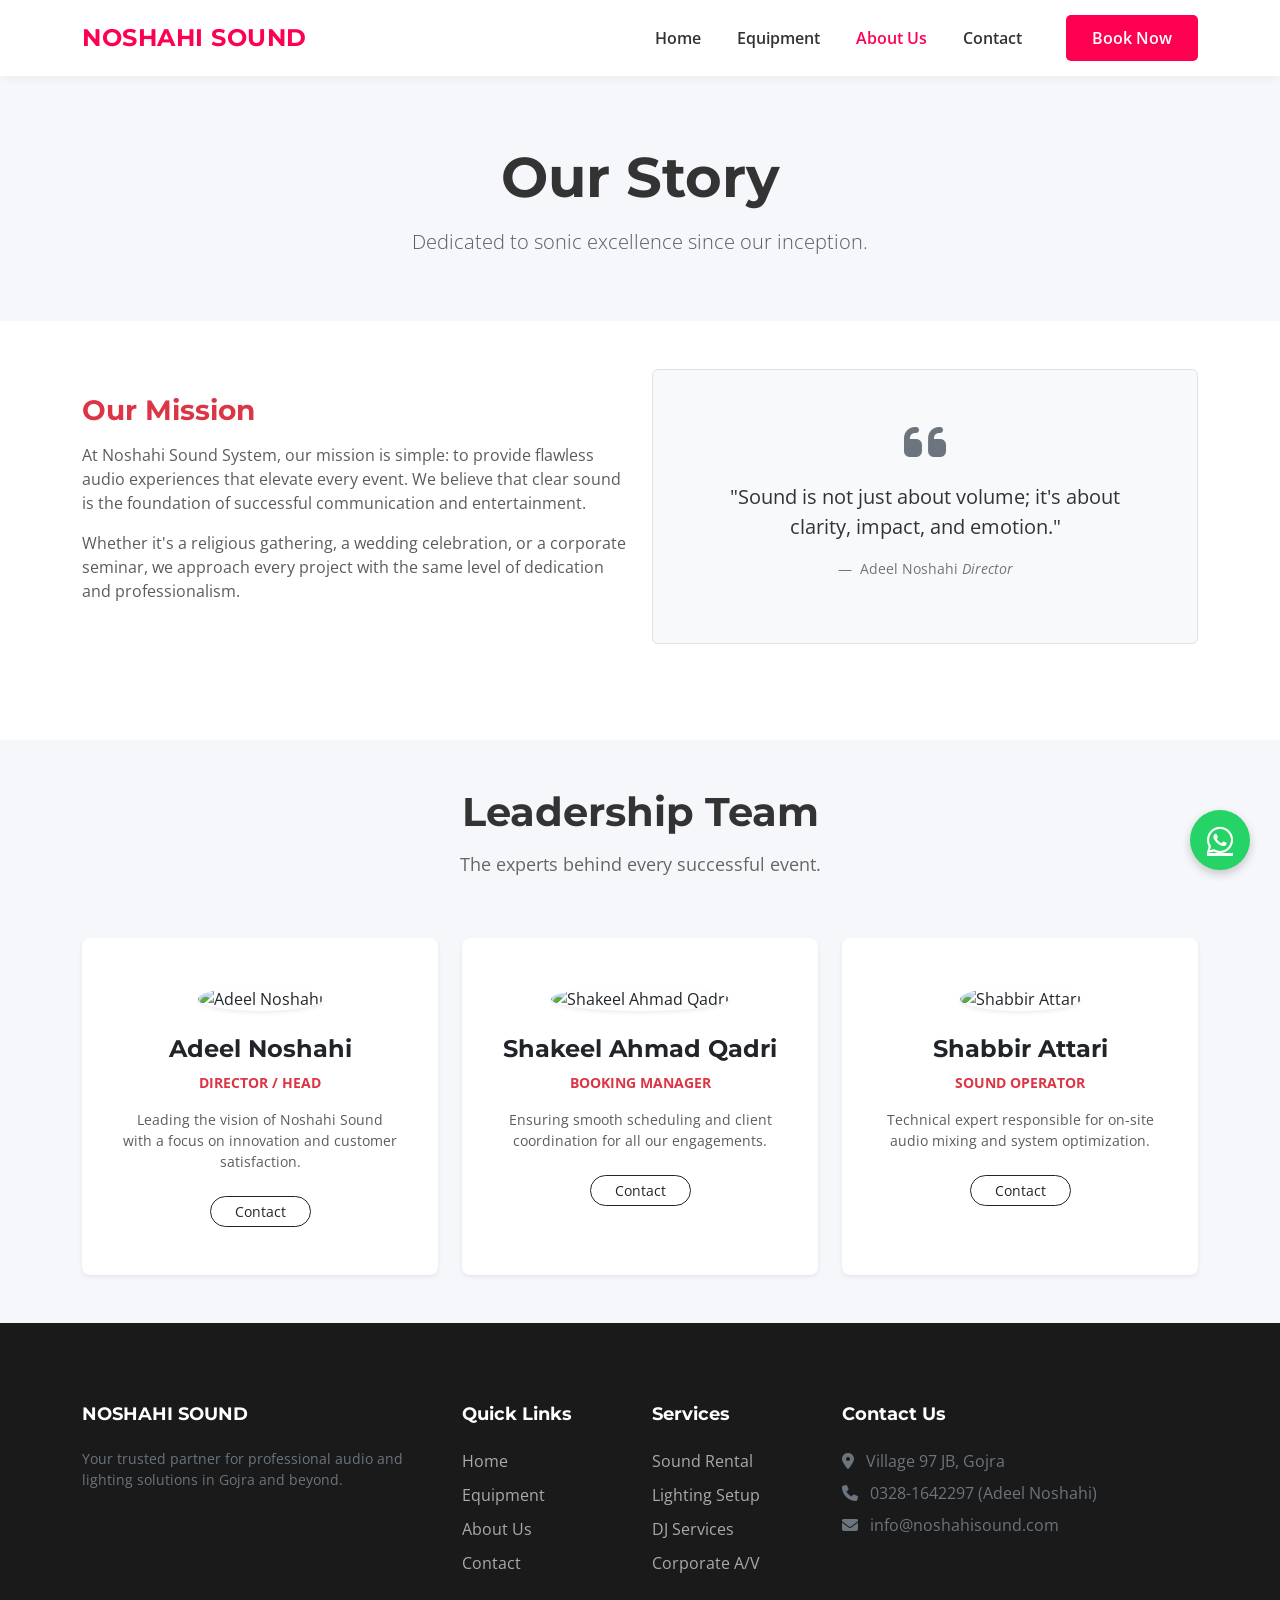
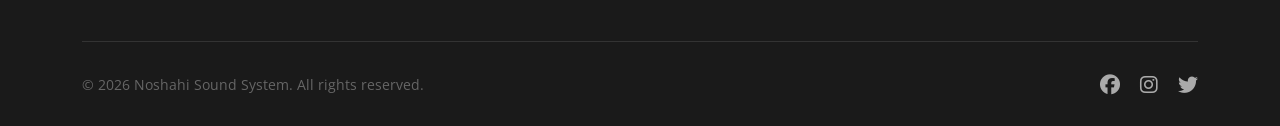
==== about.html @ 4c23d9e3 "Made by Adeel Noshahi in Live Antigravity" ====
<!DOCTYPE html>
<html lang="en">

<head>
    <meta charset="UTF-8">
    <meta name="viewport" content="width=device-width, initial-scale=1.0">
    <title>About Us - Noshahi Sound System</title>
    <!-- Bootstrap CSS -->
    <link href="https://cdn.jsdelivr.net/npm/bootstrap@5.3.0/dist/css/bootstrap.min.css" rel="stylesheet">
    <!-- Google Fonts -->
    <link
        href="https://fonts.googleapis.com/css2?family=Montserrat:wght@400;700;800&family=Open+Sans:wght@400;600&display=swap"
        rel="stylesheet">
    <!-- Custom CSS -->
    <link rel="stylesheet" href="style.css">
    <!-- FontAwesome -->
    <link rel="stylesheet" href="https://cdnjs.cloudflare.com/ajax/libs/font-awesome/6.4.0/css/all.min.css">
</head>

<body>

    <!-- Navbar -->
    <nav class="navbar navbar-expand-lg navbar-light fixed-top">
        <div class="container">
            <a class="navbar-brand fw-bold" href="index.html">NOSHAHI SOUND</a>
            <button class="navbar-toggler" type="button" data-bs-toggle="collapse" data-bs-target="#navbarNav">
                <span class="navbar-toggler-icon"></span>
            </button>
            <div class="collapse navbar-collapse" id="navbarNav">
                <ul class="navbar-nav ms-auto align-items-center">
                    <li class="nav-item"><a class="nav-link" href="index.html">Home</a></li>
                    <li class="nav-item"><a class="nav-link" href="equipment.html">Equipment</a></li>
                    <li class="nav-item"><a class="nav-link active" href="about.html">About Us</a></li>
                    <li class="nav-item"><a class="nav-link" href="contact.html">Contact</a></li>
                    <li class="nav-item ms-lg-3"><a class="btn btn-cta" href="contact.html">Book Now</a></li>
                </ul>
            </div>
        </div>
    </nav>

    <!-- Header -->
    <header class="section-bg-light py-5 mt-5 text-center">
        <div class="container pt-5">
            <h1 class="display-4 fw-bold mb-3">Our Story</h1>
            <p class="lead text-muted">Dedicated to sonic excellence since our inception.</p>
        </div>
    </header>

    <!-- Mission & History -->
    <section class="py-5">
        <div class="container">
            <div class="row align-items-center mb-5">
                <div class="col-lg-6">
                    <h3 class="fw-bold text-danger mb-3">Our Mission</h3>
                    <p class="text-muted">At Noshahi Sound System, our mission is simple: to provide flawless audio
                        experiences that elevate every event. We believe that clear sound is the foundation of
                        successful communication and entertainment.</p>
                    <p class="text-muted">Whether it's a religious gathering, a wedding celebration, or a corporate
                        seminar, we approach every project with the same level of dedication and professionalism.</p>
                </div>
                <div class="col-lg-6">
                    <div class="p-5 bg-light rounded text-center border">
                        <i class="fas fa-quote-left fa-3x text-secondary mb-3"></i>
                        <figure>
                            <blockquote class="blockquote">
                                <p>"Sound is not just about volume; it's about clarity, impact, and emotion."</p>
                            </blockquote>
                            <figcaption class="blockquote-footer mt-2">
                                Adeel Noshahi <cite title="Source Title">Director</cite>
                            </figcaption>
                        </figure>
                    </div>
                </div>
            </div>
        </div>
    </section>

    <!-- Leadership Team -->
    <section class="py-5 section-bg-light">
        <div class="container">
            <div class="section-title">
                <h2>Leadership Team</h2>
                <p>The experts behind every successful event.</p>
            </div>
            <div class="row g-4 justify-content-center">
                <!-- Team Member 1 -->
                <div class="col-md-4">
                    <div class="card h-100 text-center border-0 shadow-sm">
                        <div class="card-body py-5">
                            <div class="mb-4">
                                <img src="https://ui-avatars.com/api/?name=Adeel+Noshahi&background=FF0051&color=fff&size=128"
                                    class="rounded-circle shadow-sm" alt="Adeel Noshahi">
                            </div>
                            <h4 class="fw-bold">Adeel Noshahi</h4>
                            <p class="text-danger fw-bold small text-uppercase mb-3">Director / Head</p>
                            <p class="text-muted small px-3">Leading the vision of Noshahi Sound with a focus on
                                innovation and customer satisfaction.</p>
                            <div class="mt-4">
                                <a href="tel:03281642297"
                                    class="btn btn-outline-dark btn-sm rounded-pill px-4">Contact</a>
                            </div>
                        </div>
                    </div>
                </div>
                <!-- Team Member 2 -->
                <div class="col-md-4">
                    <div class="card h-100 text-center border-0 shadow-sm">
                        <div class="card-body py-5">
                            <div class="mb-4">
                                <img src="https://ui-avatars.com/api/?name=Shakeel+Ahmad&background=990033&color=fff&size=128"
                                    class="rounded-circle shadow-sm" alt="Shakeel Ahmad Qadri">
                            </div>
                            <h4 class="fw-bold">Shakeel Ahmad Qadri</h4>
                            <p class="text-danger fw-bold small text-uppercase mb-3">Booking Manager</p>
                            <p class="text-muted small px-3">Ensuring smooth scheduling and client coordination for all
                                our engagements.</p>
                            <div class="mt-4">
                                <a href="tel:03027689195"
                                    class="btn btn-outline-dark btn-sm rounded-pill px-4">Contact</a>
                            </div>
                        </div>
                    </div>
                </div>
                <!-- Team Member 3 -->
                <div class="col-md-4">
                    <div class="card h-100 text-center border-0 shadow-sm">
                        <div class="card-body py-5">
                            <div class="mb-4">
                                <img src="https://ui-avatars.com/api/?name=Shabbir+Attari&background=333&color=fff&size=128"
                                    class="rounded-circle shadow-sm" alt="Shabbir Attari">
                            </div>
                            <h4 class="fw-bold">Shabbir Attari</h4>
                            <p class="text-danger fw-bold small text-uppercase mb-3">Sound Operator</p>
                            <p class="text-muted small px-3">Technical expert responsible for on-site audio mixing and
                                system optimization.</p>
                            <div class="mt-4">
                                <a href="tel:03281324297"
                                    class="btn btn-outline-dark btn-sm rounded-pill px-4">Contact</a>
                            </div>
                        </div>
                    </div>
                </div>
            </div>
        </div>
    </section>

    <!-- Footer -->
    <footer>
        <div class="container">
            <div class="row">
                <div class="col-lg-4 mb-4 mb-lg-0">
                    <h5 class="fw-bold text-white mb-4">NOSHAHI SOUND</h5>
                    <p class="text-secondary small">Your trusted partner for professional audio and lighting solutions
                        in Gojra and beyond.</p>
                </div>
                <div class="col-lg-2 col-md-4 mb-4 mb-md-0">
                    <h5>Quick Links</h5>
                    <ul class="list-unstyled">
                        <li><a href="index.html">Home</a></li>
                        <li><a href="equipment.html">Equipment</a></li>
                        <li><a href="about.html">About Us</a></li>
                        <li><a href="contact.html">Contact</a></li>
                    </ul>
                </div>
                <div class="col-lg-2 col-md-4 mb-4 mb-md-0">
                    <h5>Services</h5>
                    <ul class="list-unstyled">
                        <li><a href="#">Sound Rental</a></li>
                        <li><a href="#">Lighting Setup</a></li>
                        <li><a href="#">DJ Services</a></li>
                        <li><a href="#">Corporate A/V</a></li>
                    </ul>
                </div>
                <div class="col-lg-4 col-md-4">
                    <h5>Contact Us</h5>
                    <ul class="list-unstyled text-secondary">
                        <li class="mb-2"><i class="fas fa-map-marker-alt me-2"></i> Village 97 JB, Gojra</li>
                        <li class="mb-2"><i class="fas fa-phone me-2"></i> 0328-1642297 (Adeel Noshahi)</li>
                        <li class="mb-2"><i class="fas fa-envelope me-2"></i> info@noshahisound.com</li>
                    </ul>
                </div>
            </div>
            <div class="footer-bottom">
                <div class="row align-items-center">
                    <div class="col-md-6 text-center text-md-start">
                        <p class="mb-0 small">&copy; 2026 Noshahi Sound System. All rights reserved.</p>
                    </div>
                    <div class="col-md-6 text-center text-md-end mt-3 mt-md-0">
                        <a href="#" class="me-3"><i class="fab fa-facebook fa-lg"></i></a>
                        <a href="#" class="me-3"><i class="fab fa-instagram fa-lg"></i></a>
                        <a href="#"><i class="fab fa-twitter fa-lg"></i></a>
                    </div>
                </div>
            </div>
        </div>
    </footer>

    <!-- Floating WhatsApp Button -->
    <a href="https://wa.me/923281642297" class="whatsapp-float" target="_blank">
        <i class="fab fa-whatsapp"></i>
    </a>

    <!-- Scripts -->
    <script src="https://cdn.jsdelivr.net/npm/bootstrap@5.3.0/dist/js/bootstrap.bundle.min.js"></script>
    <script src="script.js"></script>
</body>

</html>
---- style.css ----
/* Custom Styles for Noshahi Sound System - Corporate Edition */

:root {
    --primary-color: #FF0051;
    /* WorldFirst Torch Red */
    --secondary-color: #990033;
    /* WorldFirst Paprika */
    --text-dark: #333333;
    --text-light: #666666;
    --bg-light: #F5F7FA;
    --bg-white: #FFFFFF;
    --border-color: #E0E0E0;
}

body {
    font-family: 'Open Sans', sans-serif;
    color: var(--text-dark);
    background-color: var(--bg-white);
    overflow-x: hidden;
}

h1,
h2,
h3,
h4,
h5,
h6,
.navbar-brand {
    font-family: 'Montserrat', sans-serif;
    font-weight: 700;
}

/* Navbar */
.navbar {
    background-color: var(--bg-white) !important;
    box-shadow: 0 2px 10px rgba(0, 0, 0, 0.05);
    padding: 15px 0;
}

.navbar-brand {
    color: var(--primary-color) !important;
    font-size: 1.5rem;
    letter-spacing: 0.5px;
}

.nav-link {
    color: var(--text-dark) !important;
    font-weight: 600;
    margin-right: 20px;
    transition: color 0.3s ease;
}

.nav-link:hover,
.nav-link.active {
    color: var(--primary-color) !important;
}

.btn-cta {
    background-color: var(--primary-color);
    color: #fff !important;
    padding: 10px 25px;
    border-radius: 5px;
    font-weight: 600;
    transition: background-color 0.3s ease;
}

.btn-cta:hover {
    background-color: var(--secondary-color);
}

/* Hero Section */
.hero-section {
    background-color: var(--bg-light);
    padding: 100px 0;
    text-align: left;
}

.hero-content h1 {
    font-size: 3.5rem;
    color: var(--text-dark);
    line-height: 1.2;
    margin-bottom: 20px;
}

.hero-content p {
    font-size: 1.2rem;
    color: var(--text-light);
    margin-bottom: 30px;
}

.hero-image img {
    border-radius: 10px;
    box-shadow: 0 10px 30px rgba(0, 0, 0, 0.1);
}

/* Sections */
section {
    padding: 80px 0;
}

.section-bg-light {
    background-color: var(--bg-light);
}

.section-title {
    text-align: center;
    margin-bottom: 60px;
}

.section-title h2 {
    font-size: 2.5rem;
    margin-bottom: 15px;
}

.section-title p {
    color: var(--text-light);
    font-size: 1.1rem;
}

/* Cards */
.card {
    border: none;
    border-radius: 8px;
    background: var(--bg-white);
    box-shadow: 0 5px 15px rgba(0, 0, 0, 0.05);
    transition: transform 0.3s ease, box-shadow 0.3s ease;
    overflow: hidden;
}

.card:hover {
    transform: translateY(-5px);
    box-shadow: 0 15px 30px rgba(0, 0, 0, 0.1);
}

.card-img-top {
    height: 220px;
    object-fit: cover;
}

.card-body {
    padding: 25px;
}

.card-title {
    font-size: 1.25rem;
    margin-bottom: 15px;
}

/* Features/Why Us */
.feature-box {
    text-align: center;
    padding: 30px;
}

.feature-icon {
    color: var(--primary-color);
    font-size: 3rem;
    margin-bottom: 20px;
}

/* Footer */
footer {
    background-color: #1a1a1a;
    color: #fff;
    padding: 80px 0 30px;
}

footer h5 {
    color: #fff;
    margin-bottom: 25px;
    font-size: 1.1rem;
}

footer ul li {
    margin-bottom: 10px;
}

footer a {
    color: #aaa;
    text-decoration: none;
    transition: color 0.3s ease;
}

footer a:hover {
    color: var(--primary-color);
}

.footer-bottom {
    border-top: 1px solid #333;
    margin-top: 50px;
    padding-top: 30px;
    text-align: center;
    color: #666;
}

/* WhatsApp Float */
.whatsapp-float {
    position: fixed;
    width: 60px;
    height: 60px;
    bottom: 30px;
    right: 30px;
    background-color: #25d366;
    color: #FFF;
    border-radius: 50%;
    text-align: center;
    font-size: 30px;
    box-shadow: 0 4px 10px rgba(0, 0, 0, 0.2);
    z-index: 1000;
    display: flex;
    align-items: center;
    justify-content: center;
    transition: all 0.3s ease;
}

.whatsapp-float:hover {
    transform: scale(1.1);
    background-color: #128c7e;
}

/* Contact Form */
.form-control {
    border: 1px solid var(--border-color);
    padding: 12px;
    background-color: var(--bg-white);
}

.form-control:focus {
    border-color: var(--primary-color);
    box-shadow: 0 0 0 0.2rem rgba(255, 0, 81, 0.25);
}

/* Buttons */
.btn-primary {
    background-color: var(--primary-color);
    border-color: var(--primary-color);
    padding: 12px 30px;
    font-weight: 600;
}

.btn-primary:hover {
    background-color: var(--secondary-color);
    border-color: var(--secondary-color);
}

.btn-outline-primary {
    color: var(--primary-color);
    border-color: var(--primary-color);
    padding: 12px 30px;
    font-weight: 600;
}

.btn-outline-primary:hover {
    background-color: var(--primary-color);
    color: #fff;
}
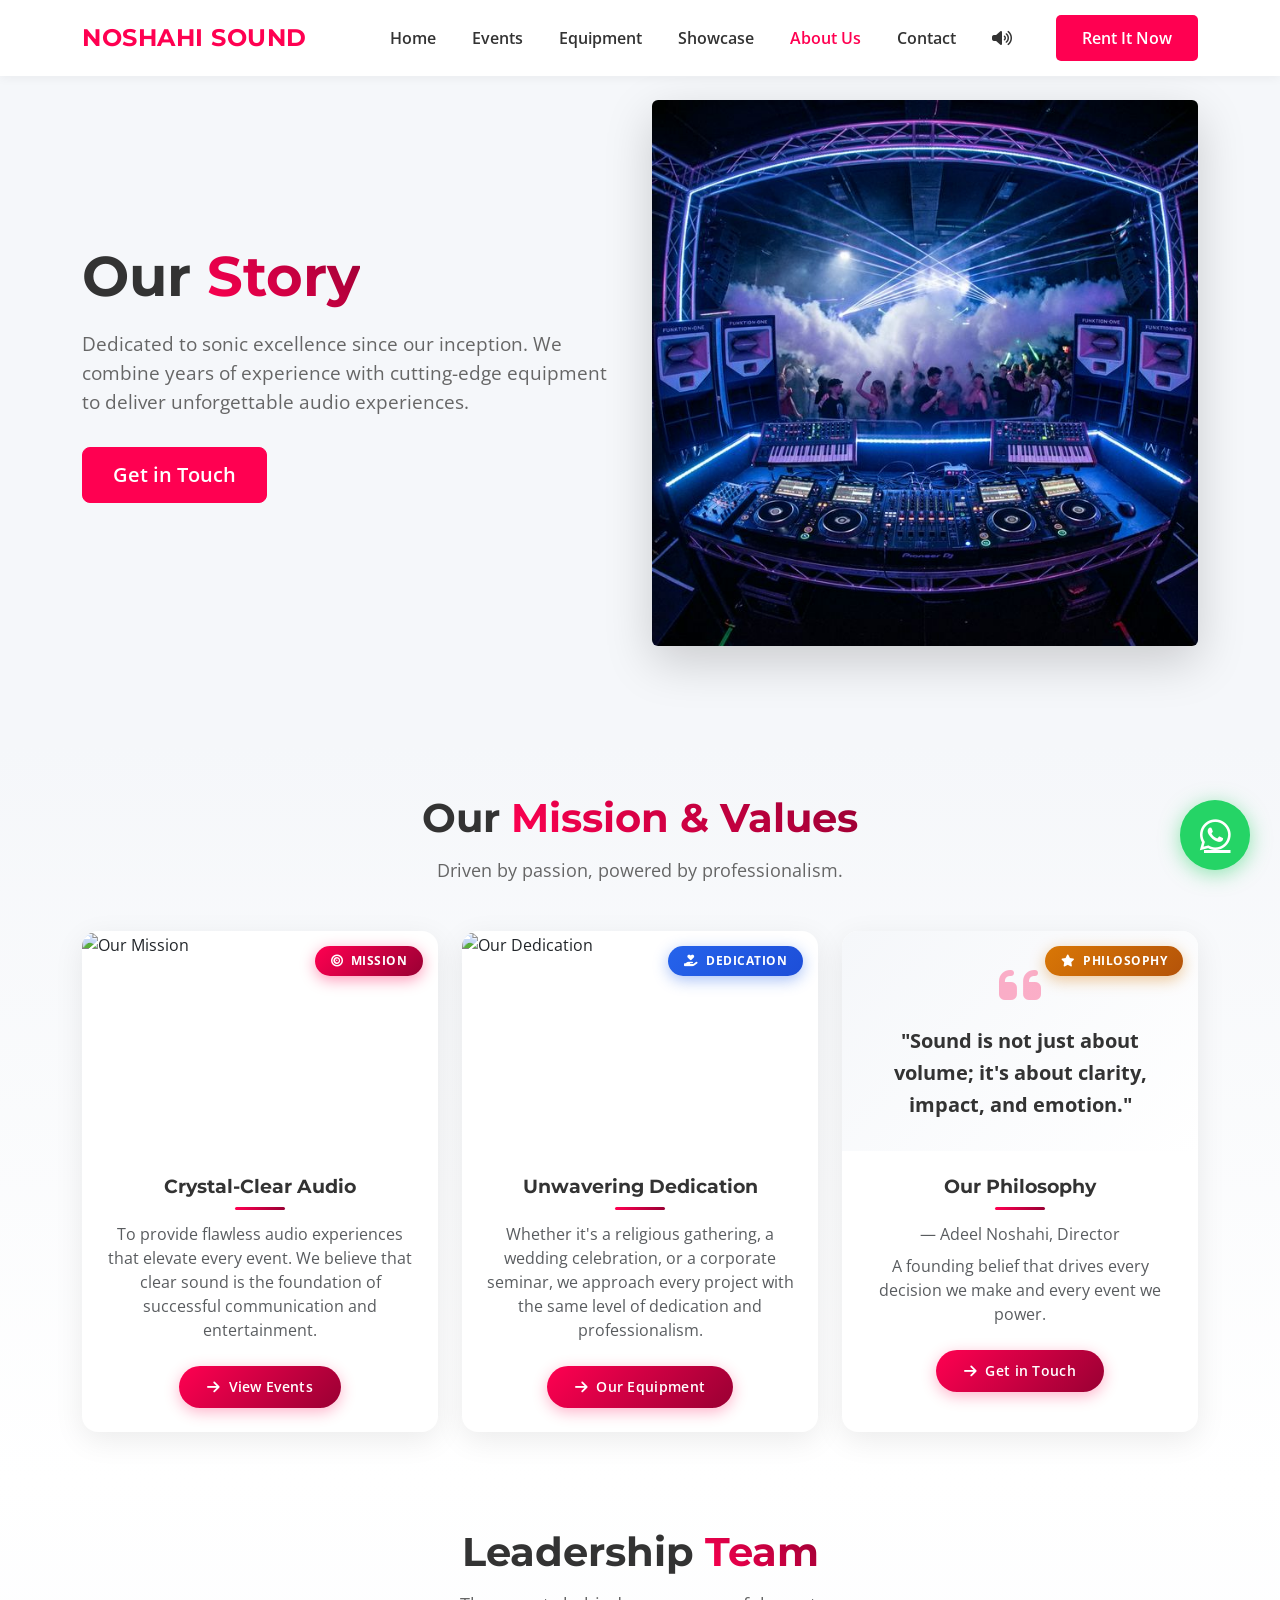
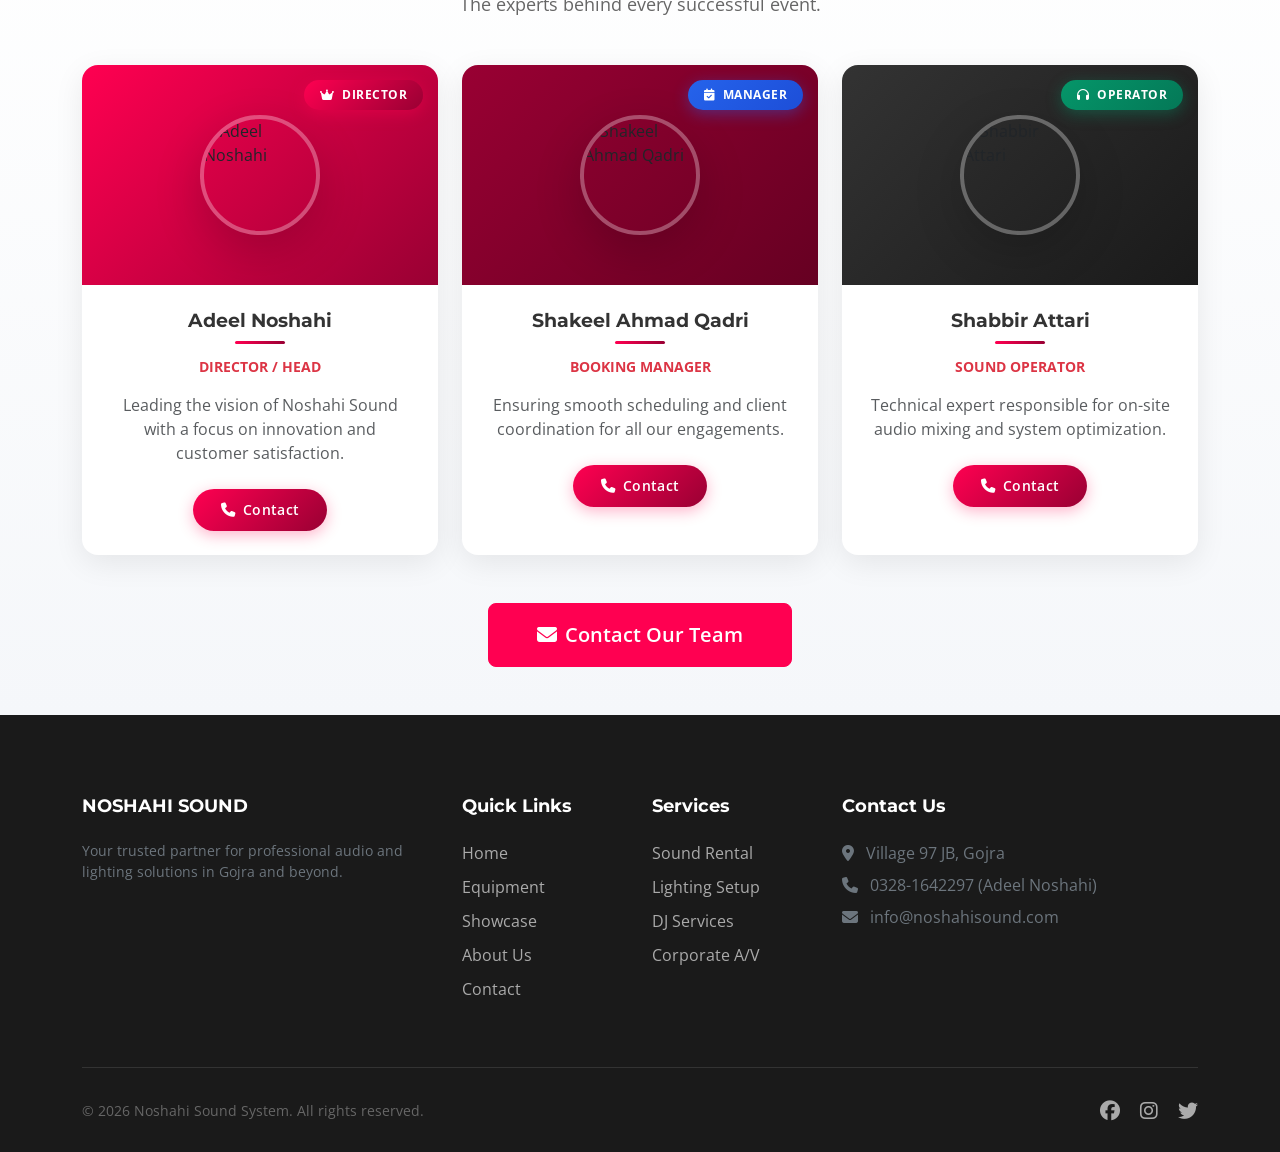
==== commit 9e21baf8: "changes" ====
--- a/about.html
+++ b/about.html
@@ -29,117 +29,200 @@
             <div class="collapse navbar-collapse" id="navbarNav">
                 <ul class="navbar-nav ms-auto align-items-center">
                     <li class="nav-item"><a class="nav-link" href="index.html">Home</a></li>
+                    <li class="nav-item"><a class="nav-link" href="events.html">Events</a></li>
                     <li class="nav-item"><a class="nav-link" href="equipment.html">Equipment</a></li>
+                    <li class="nav-item"><a class="nav-link" href="showcase.html">Showcase</a></li>
                     <li class="nav-item"><a class="nav-link active" href="about.html">About Us</a></li>
                     <li class="nav-item"><a class="nav-link" href="contact.html">Contact</a></li>
-                    <li class="nav-item ms-lg-3"><a class="btn btn-cta" href="contact.html">Book Now</a></li>
+
+                    <li class="nav-item">
+                        <button id="sound-toggle" class="btn btn-link nav-link" title="Toggle Sound">
+                            <i class="fas fa-volume-up"></i>
+                        </button>
+                    </li>
+                    <li class="nav-item ms-lg-3"><a class="btn btn-cta" href="rent.html">Rent It Now</a></li>
                 </ul>
             </div>
         </div>
     </nav>
 
-    <!-- Header -->
-    <header class="section-bg-light py-5 mt-5 text-center">
-        <div class="container pt-5">
-            <h1 class="display-4 fw-bold mb-3">Our Story</h1>
-            <p class="lead text-muted">Dedicated to sonic excellence since our inception.</p>
-        </div>
-    </header>
-
-    <!-- Mission & History -->
-    <section class="py-5">
-        <div class="container">
-            <div class="row align-items-center mb-5">
-                <div class="col-lg-6">
-                    <h3 class="fw-bold text-danger mb-3">Our Mission</h3>
-                    <p class="text-muted">At Noshahi Sound System, our mission is simple: to provide flawless audio
-                        experiences that elevate every event. We believe that clear sound is the foundation of
-                        successful communication and entertainment.</p>
-                    <p class="text-muted">Whether it's a religious gathering, a wedding celebration, or a corporate
-                        seminar, we approach every project with the same level of dedication and professionalism.</p>
-                </div>
-                <div class="col-lg-6">
-                    <div class="p-5 bg-light rounded text-center border">
-                        <i class="fas fa-quote-left fa-3x text-secondary mb-3"></i>
-                        <figure>
-                            <blockquote class="blockquote">
-                                <p>"Sound is not just about volume; it's about clarity, impact, and emotion."</p>
-                            </blockquote>
-                            <figcaption class="blockquote-footer mt-2">
-                                Adeel Noshahi <cite title="Source Title">Director</cite>
-                            </figcaption>
-                        </figure>
-                    </div>
+    <!-- Hero Section -->
+    <section class="hero-section d-flex align-items-center">
+        <div class="container">
+            <div class="row align-items-center">
+                <div class="col-lg-6 hero-content">
+                    <h1>Our <span>Story</span></h1>
+                    <p>Dedicated to sonic excellence since our inception. We combine years of experience with
+                        cutting-edge equipment to deliver unforgettable audio experiences.</p>
+                    <a href="contact.html" class="btn btn-primary btn-lg">Get in Touch</a>
+                </div>
+                <div class="col-lg-6 hero-image mt-5 mt-lg-0">
+                    <img src="img/dj_setup_wide_1771139093203.png" class="img-fluid rounded shadow-lg hover-scale"
+                        alt="Professional Sound Setup">
                 </div>
             </div>
         </div>
     </section>
 
+    <!-- Mission & Values -->
+    <section class="event-types-section py-5">
+        <div class="container">
+            <div class="section-title mb-5">
+                <h2>Our <span>Mission & Values</span></h2>
+                <p>Driven by passion, powered by professionalism.</p>
+            </div>
+            <div class="row g-4">
+                <div class="col-lg-4 col-md-6">
+                    <div class="card event-card h-100">
+                        <div class="event-card-img-wrapper">
+                            <img src="https://images.unsplash.com/photo-1511671782779-c97d3d27a1d4?w=600&h=400&fit=crop"
+                                class="card-img-top" alt="Our Mission">
+                            <div class="event-card-badge">
+                                <i class="fas fa-bullseye me-1"></i> Mission
+                            </div>
+                        </div>
+                        <div class="card-body text-center p-4">
+                            <h4 class="fw-bold event-card-title">Crystal-Clear Audio</h4>
+                            <p class="text-muted mb-4">To provide flawless audio experiences that elevate every event.
+                                We believe that clear sound is the foundation of successful communication and
+                                entertainment.</p>
+                            <a href="events.html" class="btn btn-event-cta">
+                                <i class="fas fa-arrow-right me-2"></i>View Events
+                            </a>
+                        </div>
+                    </div>
+                </div>
+                <div class="col-lg-4 col-md-6">
+                    <div class="card event-card h-100">
+                        <div class="event-card-img-wrapper">
+                            <img src="https://images.unsplash.com/photo-1470229722913-7c0e2dbbafd3?w=600&h=400&fit=crop"
+                                class="card-img-top" alt="Our Dedication">
+                            <div class="event-card-badge badge-corporate">
+                                <i class="fas fa-hand-holding-heart me-1"></i> Dedication
+                            </div>
+                        </div>
+                        <div class="card-body text-center p-4">
+                            <h4 class="fw-bold event-card-title">Unwavering Dedication</h4>
+                            <p class="text-muted mb-4">Whether it's a religious gathering, a wedding celebration, or a
+                                corporate seminar, we approach every project with the same level of dedication and
+                                professionalism.</p>
+                            <a href="equipment.html" class="btn btn-event-cta">
+                                <i class="fas fa-arrow-right me-2"></i>Our Equipment
+                            </a>
+                        </div>
+                    </div>
+                </div>
+                <div class="col-lg-4 col-md-6 mx-auto">
+                    <div class="card event-card h-100">
+                        <div class="event-card-img-wrapper"
+                            style="background: linear-gradient(135deg, var(--bg-light), #fff); display: flex; align-items: center; justify-content: center;">
+                            <div class="text-center p-4" style="z-index: 1;">
+                                <i class="fas fa-quote-left fa-3x mb-3"
+                                    style="color: var(--primary-color); opacity: 0.3;"></i>
+                                <p class="fw-bold fs-5 px-3 mb-0" style="color: var(--text-dark); line-height: 1.6;">
+                                    "Sound is not just about volume; it's about clarity, impact, and emotion."</p>
+                            </div>
+                            <div class="event-card-badge badge-cultural">
+                                <i class="fas fa-star me-1"></i> Philosophy
+                            </div>
+                        </div>
+                        <div class="card-body text-center p-4">
+                            <h4 class="fw-bold event-card-title">Our Philosophy</h4>
+                            <p class="text-muted mb-2">— Adeel Noshahi, Director</p>
+                            <p class="text-muted mb-4">A founding belief that drives every decision we make and every
+                                event we power.</p>
+                            <a href="contact.html" class="btn btn-event-cta">
+                                <i class="fas fa-arrow-right me-2"></i>Get in Touch
+                            </a>
+                        </div>
+                    </div>
+                </div>
+            </div>
+        </div>
+    </section>
+
     <!-- Leadership Team -->
-    <section class="py-5 section-bg-light">
-        <div class="container">
-            <div class="section-title">
-                <h2>Leadership Team</h2>
+    <section class="event-types-section py-5"
+        style="background: linear-gradient(180deg, #fff 0%, var(--bg-light) 100%);">
+        <div class="container">
+            <div class="section-title mb-5">
+                <h2>Leadership <span>Team</span></h2>
                 <p>The experts behind every successful event.</p>
             </div>
             <div class="row g-4 justify-content-center">
                 <!-- Team Member 1 -->
-                <div class="col-md-4">
-                    <div class="card h-100 text-center border-0 shadow-sm">
-                        <div class="card-body py-5">
-                            <div class="mb-4">
-                                <img src="https://ui-avatars.com/api/?name=Adeel+Noshahi&background=FF0051&color=fff&size=128"
-                                    class="rounded-circle shadow-sm" alt="Adeel Noshahi">
-                            </div>
-                            <h4 class="fw-bold">Adeel Noshahi</h4>
+                <div class="col-lg-4 col-md-6">
+                    <div class="card event-card h-100">
+                        <div class="event-card-img-wrapper"
+                            style="background: linear-gradient(135deg, #FF0051, #990033); display: flex; align-items: center; justify-content: center;">
+                            <img src="https://ui-avatars.com/api/?name=Adeel+Noshahi&background=FF0051&color=fff&size=128"
+                                class="rounded-circle shadow-lg" alt="Adeel Noshahi"
+                                style="width: 120px; height: 120px; object-fit: cover; position: relative; z-index: 1; border: 4px solid rgba(255,255,255,0.3);">
+                            <div class="event-card-badge">
+                                <i class="fas fa-crown me-1"></i> Director
+                            </div>
+                        </div>
+                        <div class="card-body text-center p-4">
+                            <h4 class="fw-bold event-card-title">Adeel Noshahi</h4>
                             <p class="text-danger fw-bold small text-uppercase mb-3">Director / Head</p>
-                            <p class="text-muted small px-3">Leading the vision of Noshahi Sound with a focus on
-                                innovation and customer satisfaction.</p>
-                            <div class="mt-4">
-                                <a href="tel:03281642297"
-                                    class="btn btn-outline-dark btn-sm rounded-pill px-4">Contact</a>
-                            </div>
+                            <p class="text-muted mb-4">Leading the vision of Noshahi Sound with a focus on innovation
+                                and customer satisfaction.</p>
+                            <a href="tel:03281642297" class="btn btn-event-cta">
+                                <i class="fas fa-phone me-2"></i>Contact
+                            </a>
                         </div>
                     </div>
                 </div>
                 <!-- Team Member 2 -->
-                <div class="col-md-4">
-                    <div class="card h-100 text-center border-0 shadow-sm">
-                        <div class="card-body py-5">
-                            <div class="mb-4">
-                                <img src="https://ui-avatars.com/api/?name=Shakeel+Ahmad&background=990033&color=fff&size=128"
-                                    class="rounded-circle shadow-sm" alt="Shakeel Ahmad Qadri">
-                            </div>
-                            <h4 class="fw-bold">Shakeel Ahmad Qadri</h4>
+                <div class="col-lg-4 col-md-6">
+                    <div class="card event-card h-100">
+                        <div class="event-card-img-wrapper"
+                            style="background: linear-gradient(135deg, #990033, #660022); display: flex; align-items: center; justify-content: center;">
+                            <img src="https://ui-avatars.com/api/?name=Shakeel+Ahmad&background=990033&color=fff&size=128"
+                                class="rounded-circle shadow-lg" alt="Shakeel Ahmad Qadri"
+                                style="width: 120px; height: 120px; object-fit: cover; position: relative; z-index: 1; border: 4px solid rgba(255,255,255,0.3);">
+                            <div class="event-card-badge badge-corporate">
+                                <i class="fas fa-calendar-check me-1"></i> Manager
+                            </div>
+                        </div>
+                        <div class="card-body text-center p-4">
+                            <h4 class="fw-bold event-card-title">Shakeel Ahmad Qadri</h4>
                             <p class="text-danger fw-bold small text-uppercase mb-3">Booking Manager</p>
-                            <p class="text-muted small px-3">Ensuring smooth scheduling and client coordination for all
-                                our engagements.</p>
-                            <div class="mt-4">
-                                <a href="tel:03027689195"
-                                    class="btn btn-outline-dark btn-sm rounded-pill px-4">Contact</a>
-                            </div>
+                            <p class="text-muted mb-4">Ensuring smooth scheduling and client coordination for all our
+                                engagements.</p>
+                            <a href="tel:03027689195" class="btn btn-event-cta">
+                                <i class="fas fa-phone me-2"></i>Contact
+                            </a>
                         </div>
                     </div>
                 </div>
                 <!-- Team Member 3 -->
-                <div class="col-md-4">
-                    <div class="card h-100 text-center border-0 shadow-sm">
-                        <div class="card-body py-5">
-                            <div class="mb-4">
-                                <img src="https://ui-avatars.com/api/?name=Shabbir+Attari&background=333&color=fff&size=128"
-                                    class="rounded-circle shadow-sm" alt="Shabbir Attari">
-                            </div>
-                            <h4 class="fw-bold">Shabbir Attari</h4>
+                <div class="col-lg-4 col-md-6 mx-auto">
+                    <div class="card event-card h-100">
+                        <div class="event-card-img-wrapper"
+                            style="background: linear-gradient(135deg, #333, #1a1a1a); display: flex; align-items: center; justify-content: center;">
+                            <img src="https://ui-avatars.com/api/?name=Shabbir+Attari&background=333&color=fff&size=128"
+                                class="rounded-circle shadow-lg" alt="Shabbir Attari"
+                                style="width: 120px; height: 120px; object-fit: cover; position: relative; z-index: 1; border: 4px solid rgba(255,255,255,0.3);">
+                            <div class="event-card-badge badge-sports">
+                                <i class="fas fa-headphones me-1"></i> Operator
+                            </div>
+                        </div>
+                        <div class="card-body text-center p-4">
+                            <h4 class="fw-bold event-card-title">Shabbir Attari</h4>
                             <p class="text-danger fw-bold small text-uppercase mb-3">Sound Operator</p>
-                            <p class="text-muted small px-3">Technical expert responsible for on-site audio mixing and
-                                system optimization.</p>
-                            <div class="mt-4">
-                                <a href="tel:03281324297"
-                                    class="btn btn-outline-dark btn-sm rounded-pill px-4">Contact</a>
-                            </div>
-                        </div>
-                    </div>
-                </div>
+                            <p class="text-muted mb-4">Technical expert responsible for on-site audio mixing and system
+                                optimization.</p>
+                            <a href="tel:03281324297" class="btn btn-event-cta">
+                                <i class="fas fa-phone me-2"></i>Contact
+                            </a>
+                        </div>
+                    </div>
+                </div>
+            </div>
+            <div class="text-center mt-5">
+                <a href="contact.html" class="btn btn-primary btn-lg px-5 py-3"><i
+                        class="fas fa-envelope me-2"></i>Contact Our Team</a>
             </div>
         </div>
     </section>
@@ -158,6 +241,7 @@
                     <ul class="list-unstyled">
                         <li><a href="index.html">Home</a></li>
                         <li><a href="equipment.html">Equipment</a></li>
+                        <li><a href="showcase.html">Showcase</a></li>
                         <li><a href="about.html">About Us</a></li>
                         <li><a href="contact.html">Contact</a></li>
                     </ul>
@@ -165,10 +249,10 @@
                 <div class="col-lg-2 col-md-4 mb-4 mb-md-0">
                     <h5>Services</h5>
                     <ul class="list-unstyled">
-                        <li><a href="#">Sound Rental</a></li>
-                        <li><a href="#">Lighting Setup</a></li>
-                        <li><a href="#">DJ Services</a></li>
-                        <li><a href="#">Corporate A/V</a></li>
+                        <li><a href="rent.html">Sound Rental</a></li>
+                        <li><a href="events.html">Lighting Setup</a></li>
+                        <li><a href="events.html">DJ Services</a></li>
+                        <li><a href="events.html">Corporate A/V</a></li>
                     </ul>
                 </div>
                 <div class="col-lg-4 col-md-4">
@@ -196,7 +280,7 @@
     </footer>
 
     <!-- Floating WhatsApp Button -->
-    <a href="https://wa.me/923281642297" class="whatsapp-float" target="_blank">
+    <a href="https://wa.me/923281642297" class="whatsapp-float" target="_blank" title="Chat with us on WhatsApp">
         <i class="fab fa-whatsapp"></i>
     </a>
 
--- a/style.css
+++ b/style.css
@@ -10,7 +10,10 @@
     --bg-light: #F5F7FA;
     --bg-white: #FFFFFF;
     --border-color: #E0E0E0;
-}
+    --card-bg: #FFFFFF;
+}
+
+
 
 body {
     font-family: 'Open Sans', sans-serif;
@@ -30,6 +33,16 @@
     font-weight: 700;
 }
 
+h1 span,
+h2 span {
+    background: linear-gradient(45deg, var(--primary-color), var(--secondary-color));
+    -webkit-background-clip: text;
+    -webkit-text-fill-color: transparent;
+    background-clip: text;
+    color: var(--primary-color);
+    /* Fallback */
+}
+
 /* Navbar */
 .navbar {
     background-color: var(--bg-white) !important;
@@ -88,11 +101,57 @@
     margin-bottom: 30px;
 }
 
+/* Inner Page Hero Sections */
+.page-hero {
+    position: relative;
+    background-size: cover;
+    background-position: center;
+    background-repeat: no-repeat;
+    padding: 150px 0;
+    color: white;
+    text-align: center;
+    background-image: url('img/dj_setup_wide_1771139093203.png');
+    margin-top: 76px;
+}
+
+.page-hero::before {
+    content: '';
+    position: absolute;
+    top: 0;
+    left: 0;
+    right: 0;
+    bottom: 0;
+    background: linear-gradient(rgba(0, 0, 0, 0.7), rgba(0, 0, 0, 0.7));
+}
+
+.page-hero .container {
+    position: relative;
+    z-index: 1;
+}
+
+.page-hero h1 {
+    color: white;
+    margin-bottom: 1rem;
+}
+
+.page-hero p {
+    color: rgba(255, 255, 255, 0.9);
+    font-size: 1.25rem;
+}
+
 .hero-image img {
     border-radius: 10px;
     box-shadow: 0 10px 30px rgba(0, 0, 0, 0.1);
 }
 
+.hover-scale {
+    transition: transform 0.3s ease;
+}
+
+.hover-scale:hover {
+    transform: scale(1.05);
+}
+
 /* Sections */
 section {
     padding: 80px 0;
@@ -120,17 +179,24 @@
 /* Cards */
 .card {
     border: none;
-    border-radius: 8px;
-    background: var(--bg-white);
+    border-radius: 12px;
+    background: var(--card-bg);
     box-shadow: 0 5px 15px rgba(0, 0, 0, 0.05);
-    transition: transform 0.3s ease, box-shadow 0.3s ease;
+    transition: all 0.4s cubic-bezier(0.175, 0.885, 0.32, 1.275);
     overflow: hidden;
 }
 
 .card:hover {
-    transform: translateY(-5px);
-    box-shadow: 0 15px 30px rgba(0, 0, 0, 0.1);
-}
+    transform: translateY(-8px);
+    box-shadow: 0 20px 40px rgba(0, 0, 0, 0.15);
+    background-color: #fff0f5;
+    /* Light pinkish tint (Lavender Blush) to match brand */
+    border: 1px solid var(--primary-color);
+    border-left: 5px solid var(--primary-color);
+    border-right: 5px solid var(--primary-color);
+}
+
+
 
 .card-img-top {
     height: 220px;
@@ -196,26 +262,96 @@
 /* WhatsApp Float */
 .whatsapp-float {
     position: fixed;
-    width: 60px;
-    height: 60px;
+    width: 70px;
+    height: 70px;
     bottom: 30px;
     right: 30px;
     background-color: #25d366;
     color: #FFF;
     border-radius: 50%;
     text-align: center;
-    font-size: 30px;
-    box-shadow: 0 4px 10px rgba(0, 0, 0, 0.2);
+    font-size: 35px;
+    box-shadow: 0 4px 20px rgba(37, 211, 102, 0.5);
     z-index: 1000;
     display: flex;
     align-items: center;
     justify-content: center;
     transition: all 0.3s ease;
+    animation: whatsapp-vibrate 2s infinite;
+    overflow: hidden;
+}
+
+.whatsapp-float::before {
+    content: '';
+    position: absolute;
+    width: 100%;
+    height: 100%;
+    border-radius: 50%;
+    background: rgba(37, 211, 102, 0.3);
+    animation: whatsapp-pulse 2s infinite;
+}
+
+.whatsapp-float i {
+    z-index: 2;
+    position: relative;
+}
+
+.whatsapp-float img {
+    width: 100%;
+    height: 100%;
+    border-radius: 50%;
+    object-fit: cover;
+    position: absolute;
+    top: 0;
+    left: 0;
+    z-index: 1;
 }
 
 .whatsapp-float:hover {
-    transform: scale(1.1);
+    transform: scale(1.15);
     background-color: #128c7e;
+    box-shadow: 0 6px 30px rgba(37, 211, 102, 0.7);
+    animation: none;
+}
+
+@keyframes whatsapp-vibrate {
+
+    0%,
+    100% {
+        transform: rotate(0deg);
+    }
+
+    10%,
+    30%,
+    50%,
+    70%,
+    90% {
+        transform: rotate(-2deg);
+    }
+
+    20%,
+    40%,
+    60%,
+    80% {
+        transform: rotate(2deg);
+    }
+}
+
+@keyframes whatsapp-pulse {
+    0% {
+        transform: scale(1);
+        opacity: 1;
+    }
+
+    50% {
+        transform: scale(1.3);
+        opacity: 0;
+    }
+
+    100% {
+        transform: scale(1.5);
+        opacity: 0;
+    }
 }
 
 /* Contact Form */
@@ -248,9 +384,606 @@
     border-color: var(--primary-color);
     padding: 12px 30px;
     font-weight: 600;
+    transition: all 0.3s ease;
 }
 
 .btn-outline-primary:hover {
     background-color: var(--primary-color);
     color: #fff;
+    box-shadow: 0 5px 15px rgba(255, 0, 81, 0.3);
+    transform: translateY(-2px);
+}
+
+/* Premium Animations */
+@keyframes glow {
+    0% {
+        box-shadow: 0 0 5px rgba(255, 0, 81, 0.2);
+    }
+
+    50% {
+        box-shadow: 0 0 20px rgba(255, 0, 81, 0.6);
+    }
+
+    100% {
+        box-shadow: 0 0 5px rgba(255, 0, 81, 0.2);
+    }
+}
+
+/* ========================================
+   SHOWCASE PAGE STYLES
+   ======================================== */
+
+/* Video Hero Section */
+.video-hero-section {
+    padding: 120px 0 60px;
+    background: linear-gradient(135deg, #f5f7fa 0%, #ffffff 100%);
+}
+
+.hero-text-content h1 {
+    font-size: 3.5rem;
+    line-height: 1.2;
+}
+
+.video-container {
+    position: relative;
+    border-radius: 20px;
+    overflow: hidden;
+    background: #000;
+}
+
+.video-wrapper {
+    position: relative;
+    padding-bottom: 56.25%;
+    /* 16:9 Aspect Ratio */
+    height: 0;
+}
+
+.video-wrapper video {
+    position: absolute;
+    top: 0;
+    left: 0;
+    width: 100%;
+    height: 100%;
+    object-fit: cover;
+}
+
+.video-overlay {
+    position: absolute;
+    top: 0;
+    left: 0;
+    width: 100%;
+    height: 100%;
+    background: linear-gradient(135deg, rgba(255, 0, 81, 0.7), rgba(153, 0, 51, 0.7));
+    display: flex;
+    align-items: center;
+    justify-content: center;
+    cursor: pointer;
+    transition: all 0.3s ease;
+    z-index: 2;
+}
+
+.video-overlay:hover {
+    background: linear-gradient(135deg, rgba(255, 0, 81, 0.8), rgba(153, 0, 51, 0.8));
+}
+
+.video-overlay:hover .play-button {
+    transform: scale(1.1);
+}
+
+.play-button-wrapper {
+    text-align: center;
+}
+
+.play-button {
+    width: 100px;
+    height: 100px;
+    border-radius: 50%;
+    background: rgba(255, 255, 255, 0.95);
+    border: none;
+    color: var(--primary-color);
+    font-size: 2.5rem;
+    cursor: pointer;
+    transition: all 0.3s ease;
+    box-shadow: 0 10px 30px rgba(0, 0, 0, 0.3);
+    display: flex;
+    align-items: center;
+    justify-content: center;
+    margin: 0 auto;
+}
+
+.play-button:hover {
+    transform: scale(1.1);
+    box-shadow: 0 15px 40px rgba(0, 0, 0, 0.4);
+}
+
+.play-button i {
+    margin-left: 5px;
+}
+
+/* Stats Section */
+.stats-section {
+    background: linear-gradient(135deg, var(--primary-color), var(--secondary-color));
+    color: white;
+}
+
+.stat-card {
+    padding: 30px 20px;
+    transition: transform 0.3s ease;
+}
+
+.stat-card:hover {
+    transform: translateY(-5px);
+}
+
+.stat-icon {
+    font-size: 3rem;
+    color: rgba(255, 255, 255, 0.9);
+    margin-bottom: 15px;
+}
+
+.stat-number {
+    font-size: 3.5rem;
+    font-weight: 800;
+    margin: 10px 0;
+    color: white;
+}
+
+.stat-label {
+    font-size: 1rem;
+    color: rgba(255, 255, 255, 0.9);
+    margin: 0;
+    font-weight: 600;
+}
+
+/* Motivation Cards */
+.motivation-card {
+    background: white;
+    border-radius: 15px;
+    padding: 35px;
+    box-shadow: 0 5px 20px rgba(0, 0, 0, 0.08);
+    transition: all 0.4s ease;
+    position: relative;
+    overflow: hidden;
+    border: 2px solid transparent;
+}
+
+.motivation-card::before {
+    content: '';
+    position: absolute;
+    top: 0;
+    left: 0;
+    width: 100%;
+    height: 5px;
+    background: linear-gradient(90deg, var(--primary-color), var(--secondary-color));
+    transform: scaleX(0);
+    transition: transform 0.4s ease;
+}
+
+.motivation-card:hover::before {
+    transform: scaleX(1);
+}
+
+.motivation-card:hover {
+    transform: translateY(-10px);
+    box-shadow: 0 15px 40px rgba(255, 0, 81, 0.15);
+    border-color: var(--primary-color);
+}
+
+.featured-card {
+    border: 2px solid var(--primary-color);
+    position: relative;
+}
+
+.best-value-ribbon {
+    position: absolute;
+    top: 20px;
+    right: -35px;
+    background: linear-gradient(45deg, #FFD700, #FFA500);
+    color: #000;
+    padding: 5px 40px;
+    font-size: 0.75rem;
+    font-weight: 800;
+    transform: rotate(45deg);
+    box-shadow: 0 3px 10px rgba(0, 0, 0, 0.2);
+    z-index: 1;
+}
+
+.motivation-icon-wrapper {
+    width: 80px;
+    height: 80px;
+    border-radius: 50%;
+    background: linear-gradient(135deg, var(--primary-color), var(--secondary-color));
+    display: flex;
+    align-items: center;
+    justify-content: center;
+    margin-bottom: 25px;
+}
+
+.motivation-icon {
+    font-size: 2.5rem;
+    color: white;
+}
+
+.feature-list {
+    list-style: none;
+    padding: 0;
+    margin: 20px 0;
+}
+
+.feature-list li {
+    padding: 10px 0;
+    color: var(--text-light);
+    font-size: 0.95rem;
+}
+
+.feature-list i {
+    color: var(--primary-color);
+}
+
+.quality-badge {
+    margin-top: 20px;
+    padding: 10px 20px;
+    background: linear-gradient(135deg, #f5f7fa, #e8ecf1);
+    border-radius: 25px;
+    text-align: center;
+}
+
+.badge-text {
+    font-weight: 800;
+    font-size: 0.85rem;
+    color: var(--primary-color);
+}
+
+.pricing-badge {
+    background: linear-gradient(135deg, #fff9e6, #ffe6b3);
+}
+
+/* Pricing Highlight Section */
+.pricing-highlight-section {
+    background: linear-gradient(135deg, #f8f9fa 0%, #e9ecef 100%);
+}
+
+.pricing-feature-item {
+    display: flex;
+    align-items: start;
+    margin-bottom: 25px;
+    padding: 20px;
+    background: white;
+    border-radius: 10px;
+    box-shadow: 0 3px 10px rgba(0, 0, 0, 0.05);
+    transition: all 0.3s ease;
+}
+
+.pricing-feature-item:hover {
+    transform: translateX(10px);
+    box-shadow: 0 5px 20px rgba(0, 0, 0, 0.1);
+}
+
+.pricing-card-special {
+    background: white;
+    padding: 40px;
+    border-radius: 20px;
+    box-shadow: 0 10px 40px rgba(0, 0, 0, 0.15);
+    position: relative;
+    border: 3px solid var(--primary-color);
+}
+
+.special-offer-badge {
+    position: absolute;
+    top: -15px;
+    left: 50%;
+    transform: translateX(-50%);
+    background: linear-gradient(45deg, var(--primary-color), var(--secondary-color));
+    color: white;
+    padding: 8px 25px;
+    border-radius: 25px;
+    font-weight: 800;
+    font-size: 0.75rem;
+    letter-spacing: 1px;
+}
+
+.price-display {
+    text-align: center;
+    padding: 30px 20px;
+    background: linear-gradient(135deg, #f5f7fa, #ffffff);
+    border-radius: 15px;
+    margin: 20px 0;
+}
+
+.currency {
+    font-size: 1.5rem;
+    color: var(--text-light);
+    font-weight: 600;
+}
+
+.amount {
+    font-size: 2.5rem;
+    font-weight: 800;
+    color: var(--primary-color);
+    display: block;
+    margin: 10px 0;
+}
+
+.period {
+    font-size: 1rem;
+    color: var(--text-light);
+    display: block;
+}
+
+.package-features {
+    list-style: none;
+    padding: 0;
+    margin: 25px 0;
+}
+
+.package-features li {
+    padding: 12px 0;
+    border-bottom: 1px solid #f0f0f0;
+    font-size: 0.95rem;
+}
+
+.package-features li:last-child {
+    border-bottom: none;
+}
+
+/* Testimonial Cards */
+.testimonial-card {
+    background: white;
+    padding: 35px;
+    border-radius: 15px;
+    box-shadow: 0 5px 20px rgba(0, 0, 0, 0.08);
+    height: 100%;
+    transition: all 0.3s ease;
+    border-left: 4px solid var(--primary-color);
+}
+
+.testimonial-card:hover {
+    transform: translateY(-5px);
+    box-shadow: 0 10px 30px rgba(255, 0, 81, 0.15);
+}
+
+.stars i {
+    color: #FFD700;
+    font-size: 1.1rem;
+}
+
+.testimonial-text {
+    font-style: italic;
+    color: var(--text-light);
+    line-height: 1.8;
+    margin-bottom: 20px;
+    font-size: 0.95rem;
+}
+
+.testimonial-author strong {
+    color: var(--text-dark);
+    font-size: 1.1rem;
+}
+
+/* CTA Section */
+.cta-section {
+    background: linear-gradient(135deg, var(--primary-color) 0%, var(--secondary-color) 100%);
+    padding: 100px 0;
+    position: relative;
+    overflow: hidden;
+}
+
+.cta-section::before {
+    content: '';
+    position: absolute;
+    top: 0;
+    left: 0;
+    right: 0;
+    bottom: 0;
+    background: url('data:image/svg+xml,<svg width="100" height="100" xmlns="http://www.w3.org/2000/svg"><circle cx="50" cy="50" r="2" fill="white" fill-opacity="0.1"/></svg>');
+    opacity: 0.3;
+}
+
+.cta-content {
+    position: relative;
+    z-index: 1;
+}
+
+.cta-buttons .btn {
+    font-weight: 700;
+    text-transform: uppercase;
+    letter-spacing: 1px;
+    transition: all 0.3s ease;
+}
+
+.cta-buttons .btn-light:hover {
+    transform: translateY(-5px);
+    box-shadow: 0 10px 30px rgba(255, 255, 255, 0.3);
+}
+
+.cta-buttons .btn-outline-light:hover {
+    background: white;
+    color: var(--primary-color);
+    transform: translateY(-5px);
+}
+
+/* Responsive Adjustments */
+@media (max-width: 768px) {
+    .hero-text-content h1 {
+        font-size: 2.5rem;
+    }
+
+    .stat-number {
+        font-size: 2.5rem;
+    }
+
+    .motivation-card {
+        margin-bottom: 20px;
+    }
+
+    .cta-buttons .btn {
+        display: block;
+        width: 100%;
+        margin-bottom: 15px;
+    }
+
+    .cta-buttons .btn.me-3 {
+        margin-right: 0 !important;
+    }
+}
+
+/* ========================================
+   EVENT CARDS PROFESSIONAL STYLES
+   ======================================== */
+
+/* Event Types Section */
+.event-types-section {
+    background: linear-gradient(180deg, var(--bg-light) 0%, var(--bg-white) 100%);
+}
+
+/* Event Card */
+.event-card {
+    border: none;
+    border-radius: 16px;
+    overflow: hidden;
+    box-shadow: 0 8px 30px rgba(0, 0, 0, 0.08);
+    transition: all 0.4s cubic-bezier(0.175, 0.885, 0.32, 1.275);
+}
+
+.event-card:hover {
+    transform: translateY(-12px);
+    box-shadow: 0 25px 50px rgba(255, 0, 81, 0.18);
+    border: 1px solid var(--primary-color);
+}
+
+/* Event Card Image */
+.event-card-img-wrapper {
+    position: relative;
+    overflow: hidden;
+    height: 220px;
+}
+
+.event-card-img-wrapper img {
+    width: 100%;
+    height: 100%;
+    object-fit: cover;
+    transition: transform 0.6s ease;
+}
+
+.event-card:hover .event-card-img-wrapper img {
+    transform: scale(1.1);
+}
+
+/* Event Card Badge */
+.event-card-badge {
+    position: absolute;
+    top: 15px;
+    right: 15px;
+    background: linear-gradient(135deg, var(--primary-color), var(--secondary-color));
+    color: #fff;
+    padding: 6px 16px;
+    border-radius: 25px;
+    font-size: 0.75rem;
+    font-weight: 700;
+    letter-spacing: 0.5px;
+    text-transform: uppercase;
+    box-shadow: 0 4px 15px rgba(255, 0, 81, 0.4);
+    z-index: 2;
+}
+
+.event-card-badge.badge-spiritual {
+    background: linear-gradient(135deg, #1b8a5a, #0d6b3e);
+    box-shadow: 0 4px 15px rgba(27, 138, 90, 0.4);
+}
+
+.event-card-badge.badge-corporate {
+    background: linear-gradient(135deg, #2563eb, #1d4ed8);
+    box-shadow: 0 4px 15px rgba(37, 99, 235, 0.4);
+}
+
+.event-card-badge.badge-academic {
+    background: linear-gradient(135deg, #7c3aed, #5b21b6);
+    box-shadow: 0 4px 15px rgba(124, 58, 237, 0.4);
+}
+
+.event-card-badge.badge-cultural {
+    background: linear-gradient(135deg, #d97706, #b45309);
+    box-shadow: 0 4px 15px rgba(217, 119, 6, 0.4);
+}
+
+.event-card-badge.badge-sports {
+    background: linear-gradient(135deg, #059669, #047857);
+    box-shadow: 0 4px 15px rgba(5, 150, 105, 0.4);
+}
+
+/* Event Card Title */
+.event-card-title {
+    font-size: 1.2rem;
+    color: var(--text-dark);
+    margin-bottom: 12px;
+    position: relative;
+    padding-bottom: 12px;
+}
+
+.event-card-title::after {
+    content: '';
+    position: absolute;
+    bottom: 0;
+    left: 50%;
+    transform: translateX(-50%);
+    width: 50px;
+    height: 3px;
+    background: linear-gradient(90deg, var(--primary-color), var(--secondary-color));
+    border-radius: 2px;
+}
+
+/* Event CTA Button */
+.btn-event-cta {
+    background: linear-gradient(135deg, var(--primary-color), var(--secondary-color));
+    color: #fff;
+    border: none;
+    padding: 10px 28px;
+    border-radius: 30px;
+    font-weight: 600;
+    font-size: 0.9rem;
+    letter-spacing: 0.3px;
+    transition: all 0.3s ease;
+    box-shadow: 0 4px 15px rgba(255, 0, 81, 0.3);
+}
+
+.btn-event-cta:hover {
+    background: linear-gradient(135deg, var(--secondary-color), var(--primary-color));
+    color: #fff;
+    transform: translateY(-2px);
+    box-shadow: 0 8px 25px rgba(255, 0, 81, 0.45);
+}
+
+.btn-event-cta i {
+    transition: transform 0.3s ease;
+}
+
+.btn-event-cta:hover i {
+    transform: translateX(4px);
+}
+
+/* Responsive adjustments for event cards */
+@media (max-width: 575px) {
+    .event-card-img-wrapper {
+        height: 180px;
+    }
+
+    .event-card-title {
+        font-size: 1.1rem;
+    }
+}
+
+/* Rental Process Step Numbers */
+.rental-step-number {
+    width: 60px;
+    height: 60px;
+    border-radius: 50%;
+    background: linear-gradient(135deg, var(--primary-color), var(--secondary-color));
+    color: #fff;
+    font-size: 1.5rem;
+    font-weight: 800;
+    display: flex;
+    align-items: center;
+    justify-content: center;
+    margin: 0 auto 10px;
+    box-shadow: 0 4px 15px rgba(255, 0, 81, 0.3);
 }
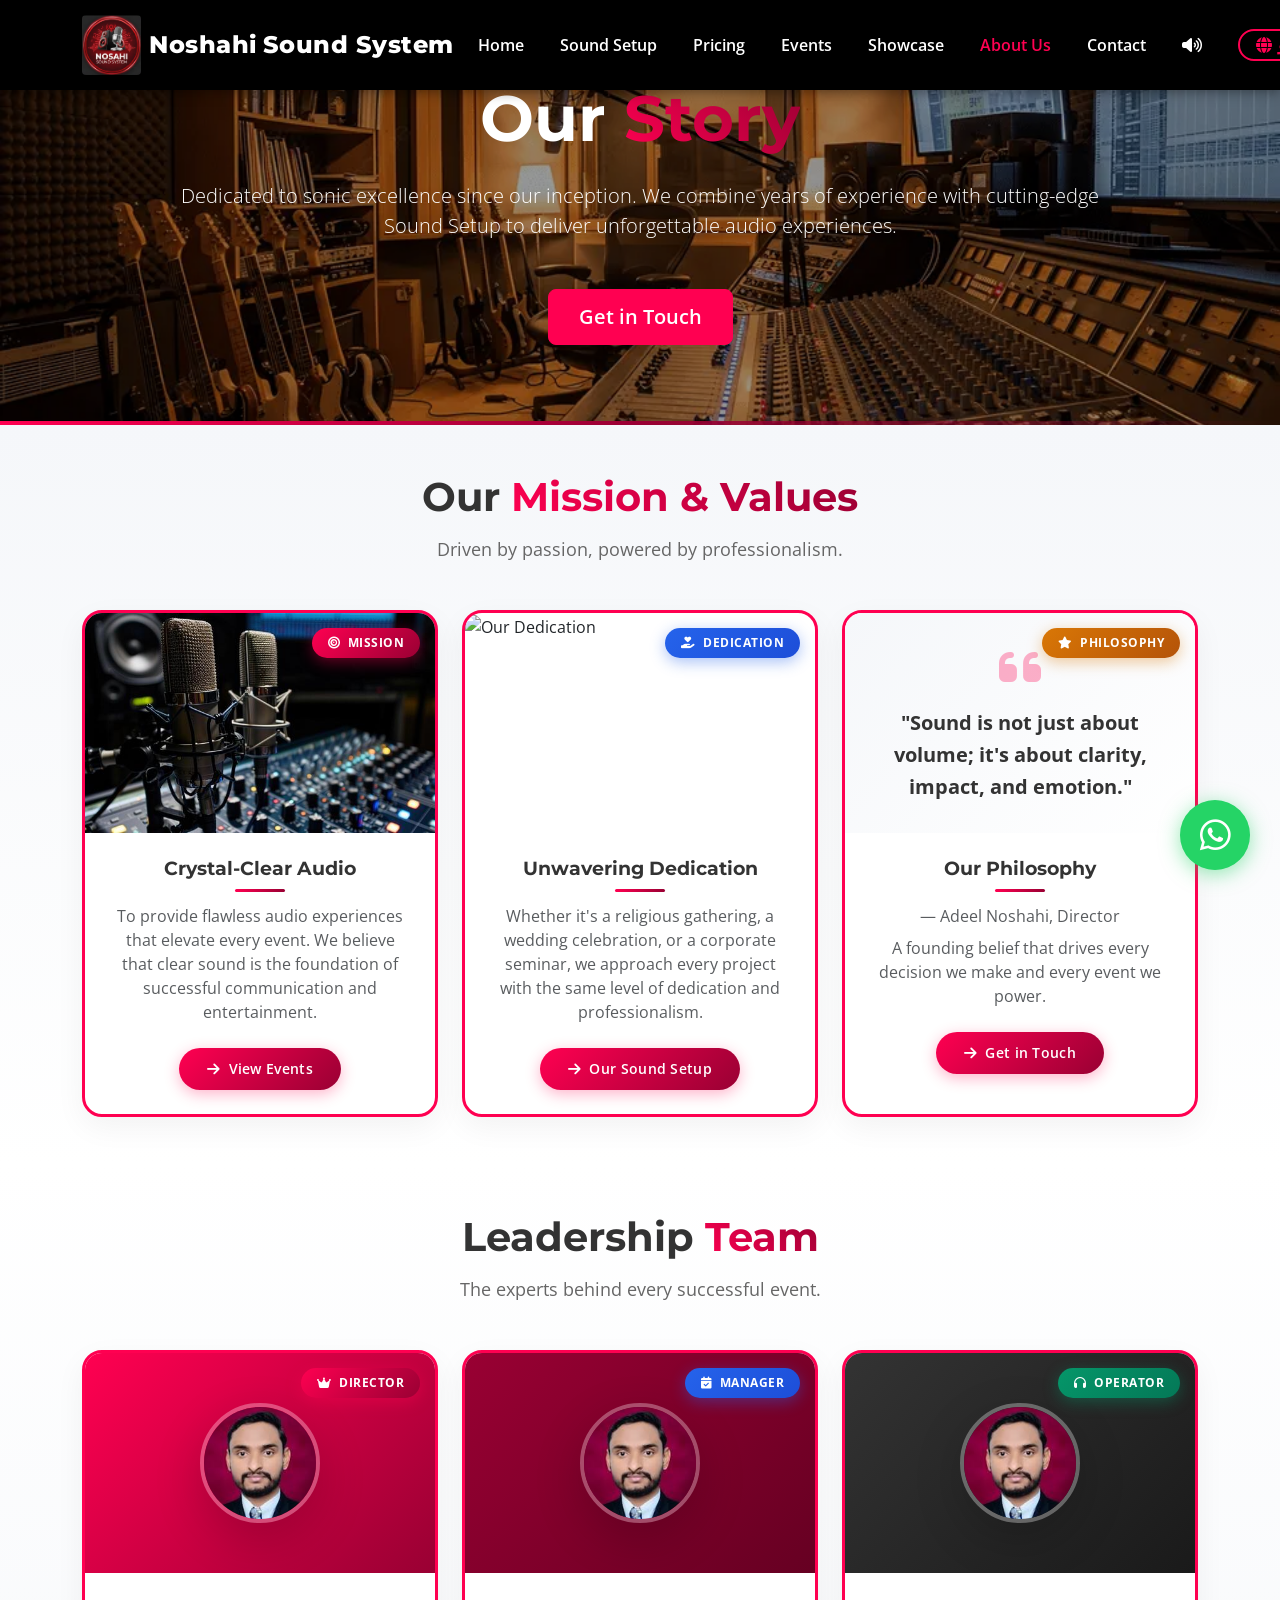
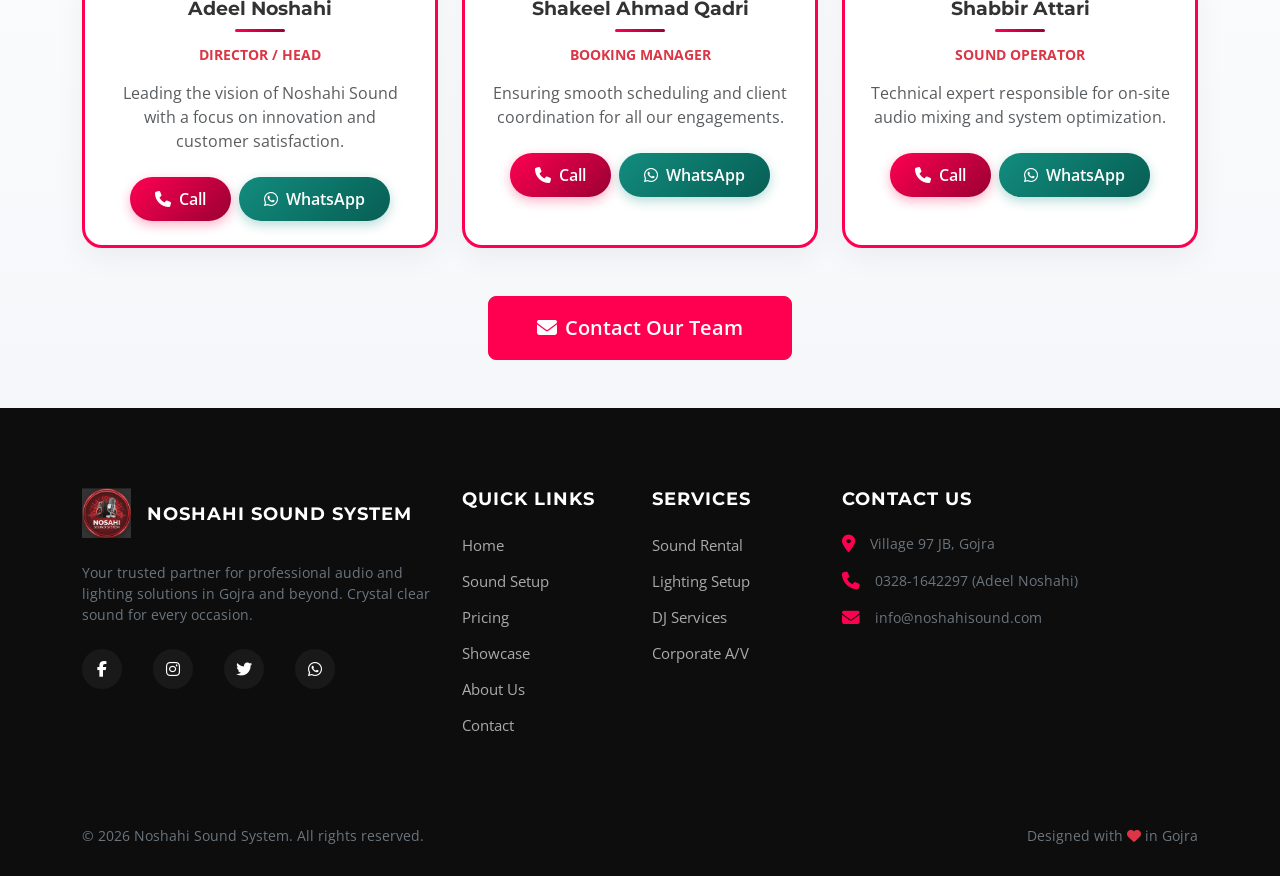
==== commit 5840cedd: "changings" ====
--- a/about.html
+++ b/about.html
@@ -4,6 +4,7 @@
 <head>
     <meta charset="UTF-8">
     <meta name="viewport" content="width=device-width, initial-scale=1.0">
+    <link rel="icon" href="img/logo.jpeg" type="image/jpeg">
     <title>About Us - Noshahi Sound System</title>
     <!-- Bootstrap CSS -->
     <link href="https://cdn.jsdelivr.net/npm/bootstrap@5.3.0/dist/css/bootstrap.min.css" rel="stylesheet">
@@ -20,17 +21,26 @@
 <body>
 
     <!-- Navbar -->
-    <nav class="navbar navbar-expand-lg navbar-light fixed-top">
+    <nav class="navbar navbar-expand-lg navbar-dark fixed-top">
         <div class="container">
-            <a class="navbar-brand fw-bold" href="index.html">NOSHAHI SOUND</a>
-            <button class="navbar-toggler" type="button" data-bs-toggle="collapse" data-bs-target="#navbarNav">
-                <span class="navbar-toggler-icon"></span>
+            <a class="navbar-brand fw-bold d-flex align-items-center" href="index.html">
+                <img src="img/logo.jpeg" alt="Noshahi Sound System" class="navbar-logo me-2">
+                <span>Noshahi</span> Sound System
+            </a>
+            <button class="navbar-toggler collapsed" type="button" data-bs-toggle="collapse" data-bs-target="#navbarNav"
+                aria-controls="navbarNav" aria-expanded="false" aria-label="Toggle navigation">
+                <div class="hamburger-menu">
+                    <span></span>
+                    <span></span>
+                    <span></span>
+                </div>
             </button>
             <div class="collapse navbar-collapse" id="navbarNav">
                 <ul class="navbar-nav ms-auto align-items-center">
                     <li class="nav-item"><a class="nav-link" href="index.html">Home</a></li>
+                    <li class="nav-item"><a class="nav-link" href="sound-setup.html">Sound Setup</a></li>
+                    <li class="nav-item"><a class="nav-link" href="pricing.html">Pricing</a></li>
                     <li class="nav-item"><a class="nav-link" href="events.html">Events</a></li>
-                    <li class="nav-item"><a class="nav-link" href="equipment.html">Equipment</a></li>
                     <li class="nav-item"><a class="nav-link" href="showcase.html">Showcase</a></li>
                     <li class="nav-item"><a class="nav-link active" href="about.html">About Us</a></li>
                     <li class="nav-item"><a class="nav-link" href="contact.html">Contact</a></li>
@@ -40,6 +50,12 @@
                             <i class="fas fa-volume-up"></i>
                         </button>
                     </li>
+                    <li class="nav-item ms-lg-2">
+                        <button id="lang-toggle" title="Switch Language">
+                            <i class="fas fa-globe lang-icon"></i>
+                            <span class="lang-label">اردو</span>
+                        </button>
+                    </li>
                     <li class="nav-item ms-lg-3"><a class="btn btn-cta" href="rent.html">Rent It Now</a></li>
                 </ul>
             </div>
@@ -47,18 +63,19 @@
     </nav>
 
     <!-- Hero Section -->
-    <section class="hero-section d-flex align-items-center">
-        <div class="container">
-            <div class="row align-items-center">
-                <div class="col-lg-6 hero-content">
-                    <h1>Our <span>Story</span></h1>
-                    <p>Dedicated to sonic excellence since our inception. We combine years of experience with
-                        cutting-edge equipment to deliver unforgettable audio experiences.</p>
-                    <a href="contact.html" class="btn btn-primary btn-lg">Get in Touch</a>
-                </div>
-                <div class="col-lg-6 hero-image mt-5 mt-lg-0">
-                    <img src="img/dj_setup_wide_1771139093203.png" class="img-fluid rounded shadow-lg hover-scale"
-                        alt="Professional Sound Setup">
+    <section
+        class="hero-section hero-about d-flex align-items-center justify-content-center text-center position-relative">
+        <div class="container position-relative z-2">
+
+            <div class="row justify-content-center">
+                <div class="col-lg-10">
+                    <h1 class="display-3 fw-bold text-white mb-4">Our <span>Story</span></h1>
+                    <p class="lead text-white mb-5 animate-fade-up delay-200">Dedicated to sonic excellence since our
+                        inception. We combine years of experience with cutting-edge Sound Setup to deliver unforgettable
+                        audio experiences.</p>
+                    <div class="d-flex justify-content-center gap-3 animate-fade-up delay-400">
+                        <a href="contact.html" class="btn btn-primary btn-lg">Get in Touch</a>
+                    </div>
                 </div>
             </div>
         </div>
@@ -75,7 +92,7 @@
                 <div class="col-lg-4 col-md-6">
                     <div class="card event-card h-100">
                         <div class="event-card-img-wrapper">
-                            <img src="https://images.unsplash.com/photo-1511671782779-c97d3d27a1d4?w=600&h=400&fit=crop"
+                            <img src="img/audio.jpg"
                                 class="card-img-top" alt="Our Mission">
                             <div class="event-card-badge">
                                 <i class="fas fa-bullseye me-1"></i> Mission
@@ -95,7 +112,7 @@
                 <div class="col-lg-4 col-md-6">
                     <div class="card event-card h-100">
                         <div class="event-card-img-wrapper">
-                            <img src="https://images.unsplash.com/photo-1470229722913-7c0e2dbbafd3?w=600&h=400&fit=crop"
+                            <img src="https://images.unsplash.com/photo-1514525253161-7a46d19cd819?w=800&h=500&fit=crop&q=80"
                                 class="card-img-top" alt="Our Dedication">
                             <div class="event-card-badge badge-corporate">
                                 <i class="fas fa-hand-holding-heart me-1"></i> Dedication
@@ -106,8 +123,8 @@
                             <p class="text-muted mb-4">Whether it's a religious gathering, a wedding celebration, or a
                                 corporate seminar, we approach every project with the same level of dedication and
                                 professionalism.</p>
-                            <a href="equipment.html" class="btn btn-event-cta">
-                                <i class="fas fa-arrow-right me-2"></i>Our Equipment
+                            <a href="sound-setup.html" class="btn btn-event-cta">
+                                <i class="fas fa-arrow-right me-2"></i>Our Sound Setup
                             </a>
                         </div>
                     </div>
@@ -155,7 +172,7 @@
                     <div class="card event-card h-100">
                         <div class="event-card-img-wrapper"
                             style="background: linear-gradient(135deg, #FF0051, #990033); display: flex; align-items: center; justify-content: center;">
-                            <img src="https://ui-avatars.com/api/?name=Adeel+Noshahi&background=FF0051&color=fff&size=128"
+                            <img src="img/sir adeel.jpg"
                                 class="rounded-circle shadow-lg" alt="Adeel Noshahi"
                                 style="width: 120px; height: 120px; object-fit: cover; position: relative; z-index: 1; border: 4px solid rgba(255,255,255,0.3);">
                             <div class="event-card-badge">
@@ -167,9 +184,14 @@
                             <p class="text-danger fw-bold small text-uppercase mb-3">Director / Head</p>
                             <p class="text-muted mb-4">Leading the vision of Noshahi Sound with a focus on innovation
                                 and customer satisfaction.</p>
-                            <a href="tel:03281642297" class="btn btn-event-cta">
-                                <i class="fas fa-phone me-2"></i>Contact
-                            </a>
+                            <div class="d-flex gap-2 justify-content-center">
+                                <a href="tel:03281642297" class="btn-call">
+                                    <i class="fas fa-phone me-2"></i>Call
+                                </a>
+                                <a href="https://wa.me/923281642297" target="_blank" class="btn-whatsapp">
+                                    <i class="fab fa-whatsapp me-2"></i>WhatsApp
+                                </a>
+                            </div>
                         </div>
                     </div>
                 </div>
@@ -178,7 +200,7 @@
                     <div class="card event-card h-100">
                         <div class="event-card-img-wrapper"
                             style="background: linear-gradient(135deg, #990033, #660022); display: flex; align-items: center; justify-content: center;">
-                            <img src="https://ui-avatars.com/api/?name=Shakeel+Ahmad&background=990033&color=fff&size=128"
+                            <img src="img/sir adeel.jpg"
                                 class="rounded-circle shadow-lg" alt="Shakeel Ahmad Qadri"
                                 style="width: 120px; height: 120px; object-fit: cover; position: relative; z-index: 1; border: 4px solid rgba(255,255,255,0.3);">
                             <div class="event-card-badge badge-corporate">
@@ -190,9 +212,14 @@
                             <p class="text-danger fw-bold small text-uppercase mb-3">Booking Manager</p>
                             <p class="text-muted mb-4">Ensuring smooth scheduling and client coordination for all our
                                 engagements.</p>
-                            <a href="tel:03027689195" class="btn btn-event-cta">
-                                <i class="fas fa-phone me-2"></i>Contact
-                            </a>
+                            <div class="d-flex gap-2 justify-content-center">
+                                <a href="tel:03027689195" class="btn-call">
+                                    <i class="fas fa-phone me-2"></i>Call
+                                </a>
+                                <a href="https://wa.me/923027689195" target="_blank" class="btn-whatsapp">
+                                    <i class="fab fa-whatsapp me-2"></i>WhatsApp
+                                </a>
+                            </div>
                         </div>
                     </div>
                 </div>
@@ -201,7 +228,7 @@
                     <div class="card event-card h-100">
                         <div class="event-card-img-wrapper"
                             style="background: linear-gradient(135deg, #333, #1a1a1a); display: flex; align-items: center; justify-content: center;">
-                            <img src="https://ui-avatars.com/api/?name=Shabbir+Attari&background=333&color=fff&size=128"
+                            <img src="img/sir adeel.jpg"
                                 class="rounded-circle shadow-lg" alt="Shabbir Attari"
                                 style="width: 120px; height: 120px; object-fit: cover; position: relative; z-index: 1; border: 4px solid rgba(255,255,255,0.3);">
                             <div class="event-card-badge badge-sports">
@@ -213,9 +240,14 @@
                             <p class="text-danger fw-bold small text-uppercase mb-3">Sound Operator</p>
                             <p class="text-muted mb-4">Technical expert responsible for on-site audio mixing and system
                                 optimization.</p>
-                            <a href="tel:03281324297" class="btn btn-event-cta">
-                                <i class="fas fa-phone me-2"></i>Contact
-                            </a>
+                            <div class="d-flex gap-2 justify-content-center">
+                                <a href="tel:03281324297" class="btn-call">
+                                    <i class="fas fa-phone me-2"></i>Call
+                                </a>
+                                <a href="https://wa.me/923281324297" target="_blank" class="btn-whatsapp">
+                                    <i class="fab fa-whatsapp me-2"></i>WhatsApp
+                                </a>
+                            </div>
                         </div>
                     </div>
                 </div>
@@ -232,22 +264,35 @@
         <div class="container">
             <div class="row">
                 <div class="col-lg-4 mb-4 mb-lg-0">
-                    <h5 class="fw-bold text-white mb-4">NOSHAHI SOUND</h5>
+                    <div class="d-flex align-items-center mb-4">
+                        <img src="img/logo.jpeg" alt="Noshahi Sound System" class="footer-logo-brand me-3">
+                        <h5 class="fw-bold text-white mb-0 text-nowrap">Noshahi Sound System</h5>
+                    </div>
                     <p class="text-secondary small">Your trusted partner for professional audio and lighting solutions
-                        in Gojra and beyond.</p>
+                        in Gojra and beyond. Crystal clear sound for every occasion.</p>
+                    <div class="social-links mt-4">
+                        <a href="https://facebook.com/noshahisoundsystem" target="_blank" class="me-3"><i
+                                class="fab fa-facebook-f"></i></a>
+                        <a href="https://instagram.com/noshahisoundsystem" target="_blank" class="me-3"><i
+                                class="fab fa-instagram"></i></a>
+                        <a href="https://twitter.com/noshahisound" target="_blank" class="me-3"><i
+                                class="fab fa-twitter"></i></a>
+                        <a href="https://wa.me/923281642297" target="_blank"><i class="fab fa-whatsapp"></i></a>
+                    </div>
                 </div>
                 <div class="col-lg-2 col-md-4 mb-4 mb-md-0">
-                    <h5>Quick Links</h5>
+                    <h5 class="fw-bold text-white mb-4">Quick Links</h5>
                     <ul class="list-unstyled">
                         <li><a href="index.html">Home</a></li>
-                        <li><a href="equipment.html">Equipment</a></li>
+                        <li><a href="sound-setup.html">Sound Setup</a></li>
+                        <li><a href="pricing.html">Pricing</a></li>
                         <li><a href="showcase.html">Showcase</a></li>
                         <li><a href="about.html">About Us</a></li>
                         <li><a href="contact.html">Contact</a></li>
                     </ul>
                 </div>
                 <div class="col-lg-2 col-md-4 mb-4 mb-md-0">
-                    <h5>Services</h5>
+                    <h5 class="fw-bold text-white mb-4">Services</h5>
                     <ul class="list-unstyled">
                         <li><a href="rent.html">Sound Rental</a></li>
                         <li><a href="events.html">Lighting Setup</a></li>
@@ -256,23 +301,30 @@
                     </ul>
                 </div>
                 <div class="col-lg-4 col-md-4">
-                    <h5>Contact Us</h5>
-                    <ul class="list-unstyled text-secondary">
-                        <li class="mb-2"><i class="fas fa-map-marker-alt me-2"></i> Village 97 JB, Gojra</li>
-                        <li class="mb-2"><i class="fas fa-phone me-2"></i> 0328-1642297 (Adeel Noshahi)</li>
-                        <li class="mb-2"><i class="fas fa-envelope me-2"></i> info@noshahisound.com</li>
-                    </ul>
-                </div>
-            </div>
-            <div class="footer-bottom">
+                    <h5 class="fw-bold text-white mb-4">Contact Us</h5>
+                    <a href="https://www.google.com/maps/search/97+JB+Gojra" target="_blank"
+                        class="footer-contact-item mb-3">
+                        <i class="fas fa-map-marker-alt"></i>
+                        <span class="text-secondary small">Village 97 JB, Gojra</span>
+                    </a>
+                    <a href="tel:+923281642297" class="footer-contact-item mb-3">
+                        <i class="fas fa-phone"></i>
+                        <span class="text-secondary small">0328-1642297 (Adeel Noshahi)</span>
+                    </a>
+                    <a href="mailto:info@noshahisound.com" class="footer-contact-item mb-3">
+                        <i class="fas fa-envelope"></i>
+                        <span class="text-secondary small">info@noshahisound.com</span>
+                    </a>
+                </div>
+            </div>
+            <div class="footer-bottom mt-5 pt-4 ">
                 <div class="row align-items-center">
                     <div class="col-md-6 text-center text-md-start">
-                        <p class="mb-0 small">&copy; 2026 Noshahi Sound System. All rights reserved.</p>
+                        <p class="mb-0 small text-secondary">&copy; 2026 Noshahi Sound System. All rights reserved.</p>
                     </div>
                     <div class="col-md-6 text-center text-md-end mt-3 mt-md-0">
-                        <a href="#" class="me-3"><i class="fab fa-facebook fa-lg"></i></a>
-                        <a href="#" class="me-3"><i class="fab fa-instagram fa-lg"></i></a>
-                        <a href="#"><i class="fab fa-twitter fa-lg"></i></a>
+                        <p class="mb-0 small text-secondary">Designed with <i class="fas fa-heart text-danger"></i> in
+                            Gojra</p>
                     </div>
                 </div>
             </div>
@@ -287,6 +339,7 @@
     <!-- Scripts -->
     <script src="https://cdn.jsdelivr.net/npm/bootstrap@5.3.0/dist/js/bootstrap.bundle.min.js"></script>
     <script src="script.js"></script>
+    <script src="translations.js"></script>
 </body>
 
-</html>+</html>
--- a/style.css
+++ b/style.css
@@ -1,4 +1,4 @@
-/* Custom Styles for Noshahi Sound System - Corporate Edition */
+@import url('https://cdn.jsdelivr.net/gh/noormuhammad/urdu-fonts/JameelNooriKasheeda.css');
 
 :root {
     --primary-color: #FF0051;
@@ -13,14 +13,81 @@
     --card-bg: #FFFFFF;
 }
 
-
-
 body {
     font-family: 'Open Sans', sans-serif;
     color: var(--text-dark);
     background-color: var(--bg-white);
     overflow-x: hidden;
 }
+
+/* Global Urdu Font Application */
+body.lang-urdu,
+body.lang-urdu *:not(i):not([class*="fa-"]) {
+    font-family: 'Jameel Noori Kasheeda', serif !important;
+    font-weight: 500 !important;
+    letter-spacing: 1px !important;
+}
+
+/* Ensure English text in buttons/labels doesn't use the Urdu font */
+body.lang-urdu .en-text,
+body.lang-urdu [lang="en"] {
+    font-family: 'Open Sans', sans-serif !important;
+    font-weight: 600 !important;
+    letter-spacing: normal !important;
+    font-size: 0.9rem !important;
+    /* Slightly smaller for English text in buttons */
+}
+
+
+/* Exception for Icons - Extra robust */
+body.lang-urdu i,
+body.lang-urdu [class^="fa-"],
+body.lang-urdu [class*=" fa-"],
+body.lang-urdu .fas,
+body.lang-urdu .fab,
+body.lang-urdu .fa-solid,
+body.lang-urdu .fa-brands,
+body.lang-urdu .fa-regular {
+    font-family: "Font Awesome 6 Free", "Font Awesome 6 Brands", "Font Awesome 5 Free", "Font Awesome 5 Brands", sans-serif !important;
+    font-weight: 900 !important;
+    letter-spacing: normal !important;
+    line-height: inherit !important;
+    display: inline-block !important;
+}
+
+/* Line height adjustment for Urdu readability - Exclude buttons and nav links */
+body.lang-urdu p,
+body.lang-urdu h1,
+body.lang-urdu h2,
+body.lang-urdu h3,
+body.lang-urdu h4,
+body.lang-urdu h5,
+body.lang-urdu h6 {
+    line-height: 2.2 !important;
+}
+
+/* Fix for buttons and nav links in Urdu mode to prevent them from being too large */
+body.lang-urdu .btn,
+body.lang-urdu .nav-link,
+body.lang-urdu #lang-toggle,
+body.lang-urdu .btn-cta {
+    line-height: 1.1 !important;
+    padding: 6px 15px !important;
+    font-size: 0.9rem !important;
+    display: inline-flex !important;
+    align-items: center;
+    justify-content: center;
+}
+
+body.lang-urdu .navbar-nav {
+    align-items: center;
+}
+
+
+
+
+
+
 
 h1,
 h2,
@@ -34,7 +101,9 @@
 }
 
 h1 span,
-h2 span {
+h2 span,
+h3 span,
+.gradient-text {
     background: linear-gradient(45deg, var(--primary-color), var(--secondary-color));
     -webkit-background-clip: text;
     -webkit-text-fill-color: transparent;
@@ -45,22 +114,47 @@
 
 /* Navbar */
 .navbar {
-    background-color: var(--bg-white) !important;
-    box-shadow: 0 2px 10px rgba(0, 0, 0, 0.05);
-    padding: 15px 0;
+    background-color: #000000 !important;
+    /* Pure black to match most image backgrounds */
+    box-shadow: 0 2px 12px rgba(0, 0, 0, 0.4);
+    padding: 10px 0;
+    transition: all 0.3s ease;
 }
 
 .navbar-brand {
-    color: var(--primary-color) !important;
+    color: #ffffff !important;
     font-size: 1.5rem;
     letter-spacing: 0.5px;
-}
+    display: flex;
+    align-items: center;
+    font-weight: 800 !important;
+    white-space: nowrap;
+}
+
+.navbar-brand span {
+    color: #ffffff !important;
+    margin-right: 5px;
+    white-space: nowrap;
+}
+
+.navbar-logo {
+    height: 60px;
+    width: auto;
+    object-fit: contain;
+    margin-right: 15px;
+    border-radius: 4px;
+    mix-blend-mode: screen;
+    /* This will make the black background of the image transparent */
+}
+
+
 
 .nav-link {
-    color: var(--text-dark) !important;
+    color: #ffffff !important;
     font-weight: 600;
     margin-right: 20px;
-    transition: color 0.3s ease;
+    transition: all 0.3s ease;
+    white-space: nowrap;
 }
 
 .nav-link:hover,
@@ -68,37 +162,329 @@
     color: var(--primary-color) !important;
 }
 
+#lang-toggle {
+    background: transparent;
+    border: 1px solid rgba(255, 255, 255, 0.2);
+    color: #fff;
+    padding: 5px 15px;
+    border-radius: 20px;
+    transition: all 0.3s ease;
+    display: flex;
+    align-items: center;
+    gap: 8px;
+}
+
+#lang-toggle:hover {
+    background: var(--primary-color);
+    border-color: var(--primary-color);
+}
+
+.lang-label {
+    font-family: 'Jameel Noori Kasheeda', serif !important;
+    font-size: 1.1rem;
+    line-height: 1;
+}
+
+
+/* Fix for icons not showing */
+i[class^="fa-"],
+i[class*=" fa-"] {
+    display: inline-block !important;
+    font-style: normal;
+    font-variant: normal;
+    text-rendering: auto;
+    -webkit-font-smoothing: antialiased;
+}
+
+
 .btn-cta {
     background-color: var(--primary-color);
     color: #fff !important;
-    padding: 10px 25px;
+    padding: 8px 24px;
     border-radius: 5px;
     font-weight: 600;
-    transition: background-color 0.3s ease;
+    font-size: 0.95rem;
+    transition: all 0.3s ease;
+    white-space: nowrap;
+    display: inline-block;
 }
 
 .btn-cta:hover {
     background-color: var(--secondary-color);
 }
 
-/* Hero Section */
+/* Navbar Responsiveness - Center Content */
+@media (max-width: 991px) {
+    .navbar-collapse {
+        text-align: center;
+        padding: 20px 0;
+    }
+
+    .navbar-nav {
+        align-items: center !important;
+        width: 100%;
+        margin-top: 15px;
+    }
+
+    .nav-item {
+        width: 100%;
+        margin: 8px 0;
+    }
+
+    .nav-link {
+        margin-right: 0 !important;
+        display: inline-block;
+        font-size: 1.1rem;
+        padding: 10px 0 !important;
+    }
+
+    #lang-toggle,
+    #sound-toggle {
+        justify-content: center;
+        margin: 10px auto !important;
+        width: fit-content;
+    }
+
+    .btn-cta {
+        margin: 15px auto !important;
+        display: inline-block !important;
+        width: auto !important;
+        min-width: 180px;
+    }
+}
+
+
+/* Hero Section Button Responsiveness */
+@media (max-width: 576px) {
+    .hero-section .btn {
+        white-space: nowrap !important;
+        font-size: 0.85rem !important;
+        padding: 10px 12px !important;
+        width: auto !important;
+    }
+
+    .hero-section .d-flex.gap-3 {
+        gap: 10px !important;
+        flex-wrap: wrap;
+        /* Allow buttons to wrap to next line but keep text on one line */
+        justify-content: center;
+    }
+}
+
+/* Hero Section — Split Design: Colored Left, Image Right */
 .hero-section {
-    background-color: var(--bg-light);
+    position: relative;
+    background-size: cover;
+    background-position: center;
+    background-repeat: no-repeat;
+    padding: 150px 0;
+    /* Default/Home size */
+    text-align: left;
+    min-height: 100vh;
+    display: flex;
+    align-items: center;
+    overflow: hidden;
+}
+
+
+
+/* Page Specific Hero Backgrounds (3D Full HD Style) */
+.hero-home {
+    background-image: url('https://images.unsplash.com/photo-1598488035139-bdbb2231ce04?w=1920&q=80');
+}
+
+.hero-about {
+    background-image: url('https://images.unsplash.com/photo-1523580494863-6f3031224c94?w=800&h=500&fit=crop&q=80');
+}
+
+.hero-sound-setup {
+    background-image: url('img/equipment.jpg');
+}
+
+.hero-events {
+    background-image: url('https://images.unsplash.com/photo-1516450360452-9312f5e86fc7?w=1920&q=80');
+}
+
+.hero-contact {
+    background-image: url('https://images.unsplash.com/photo-1423666639041-f56000c27a9a?w=1920&q=80');
+}
+
+.hero-rent {
+    background-image: url('img/home.jpg');
+}
+
+/* Reduced size for internal page heros */
+.hero-section:not(.hero-home) {
+    min-height: 40vh !important;
+    padding: 80px 0 !important;
+}
+
+.video-hero-section {
+    background-image: url('img/about.jpg');
+    background-size: cover;
+    background-position: center;
+    position: relative;
     padding: 100px 0;
-    text-align: left;
+    color: white;
+}
+
+
+
+
+/* Lighter, more transparent overlay to show full image beauty */
+.hero-section::before {
+    content: '';
+    position: absolute;
+    top: 0;
+    left: 0;
+    right: 0;
+    bottom: 0;
+    background: rgba(0, 0, 0, 0.4);
+    z-index: 0;
+}
+
+
+
+
+
+/* Subtle brand-color accent line at bottom */
+.hero-section::after {
+    content: '';
+    position: absolute;
+    bottom: 0;
+    left: 0;
+    right: 0;
+    height: 4px;
+    background: linear-gradient(to right, var(--primary-color), var(--secondary-color), transparent);
+    z-index: 1;
+}
+
+.hero-section>.container {
+    position: relative;
+    z-index: 2;
+}
+
+/* Page-Specific Hero Backgrounds */
+/* Page-Specific Hero Backgrounds */
+.hero-home {
+    background-image: url('img/home.jpg');
+}
+
+.hero-events {
+    background-image: url('img/event.jpg');
+}
+
+.hero-about {
+    background-image: url('img/about.jpg');
+}
+
+.hero-sound-setup {
+    background-image: url('img/sound-setup.jpg');
+}
+
+.hero-contact {
+    background-image: url('img/event.jpg');
+}
+
+.hero-rent {
+    /* Placeholder or default until image can be generated */
+    background-image: url('https://images.unsplash.com/photo-1470229722913-7c0e2dbbafd3?w=1920&q=80');
+}
+
+/* Animations */
+@keyframes fadeInUp {
+    from {
+        opacity: 0;
+        transform: translate3d(0, 40px, 0);
+    }
+
+    to {
+        opacity: 1;
+        transform: translate3d(0, 0, 0);
+    }
+}
+
+@keyframes zoomIn {
+    from {
+        opacity: 0;
+        transform: scale3d(0.3, 0.3, 0.3);
+    }
+
+    50% {
+        opacity: 1;
+    }
+
+    to {
+        opacity: 1;
+        transform: scale3d(1, 1, 1);
+    }
+}
+
+.animate-fade-up {
+    animation-name: fadeInUp;
+    animation-duration: 1s;
+    animation-fill-mode: both;
+}
+
+.animate-zoom-in {
+    animation-name: zoomIn;
+    animation-duration: 1s;
+    animation-fill-mode: both;
+}
+
+.delay-200 {
+    animation-delay: 0.2s;
+}
+
+.delay-400 {
+    animation-delay: 0.4s;
+}
+
+/* Hero Content Styling */
+.hero-content {
+    text-align: center;
+    max-width: 800px;
+    margin: 0 auto;
 }
 
 .hero-content h1 {
     font-size: 3.5rem;
-    color: var(--text-dark);
+    color: #ffffff;
     line-height: 1.2;
     margin-bottom: 20px;
+    text-shadow: 0 4px 15px rgba(0, 0, 0, 0.6);
+    animation: zoomIn 1s cubic-bezier(0.215, 0.61, 0.355, 1) both;
+}
+
+.hero-content h1 span {
+    background: linear-gradient(45deg, #FF6B8A, #FF0051);
+    -webkit-background-clip: text;
+    -webkit-text-fill-color: transparent;
+    background-clip: text;
+    filter: drop-shadow(0 2px 4px rgba(0, 0, 0, 0.3));
 }
 
 .hero-content p {
-    font-size: 1.2rem;
-    color: var(--text-light);
+    font-size: 1.35rem;
+    color: rgba(255, 255, 255, 0.95);
     margin-bottom: 30px;
+    text-shadow: 0 2px 8px rgba(0, 0, 0, 0.6);
+    max-width: 700px;
+    margin-left: auto;
+    margin-right: auto;
+    animation: fadeInUp 1s both;
+    animation-delay: 0.3s;
+}
+
+.hero-content .btn {
+    animation: fadeInUp 1s both;
+    animation-delay: 0.6s;
+    box-shadow: 0 4px 15px rgba(255, 0, 81, 0.4);
+}
+
+/* Hide the inline hero image — background IS the image */
+.hero-section .hero-image {
+    display: none;
 }
 
 /* Inner Page Hero Sections */
@@ -107,11 +493,15 @@
     background-size: cover;
     background-position: center;
     background-repeat: no-repeat;
-    padding: 150px 0;
+    padding: 80px 0;
+    /* Reduced from 160px */
     color: white;
     text-align: center;
-    background-image: url('img/dj_setup_wide_1771139093203.png');
+    background-image: url('https://images.unsplash.com/photo-1470229722913-7c0e2dbbafd3?w=1920&q=80');
     margin-top: 76px;
+    display: flex;
+    align-items: center;
+    justify-content: center;
 }
 
 .page-hero::before {
@@ -119,20 +509,40 @@
     position: absolute;
     top: 0;
     left: 0;
-    right: 0;
-    bottom: 0;
-    background: linear-gradient(rgba(0, 0, 0, 0.7), rgba(0, 0, 0, 0.7));
-}
-
-.page-hero .container {
+    width: 100%;
+    height: 100%;
+    background: rgba(0, 0, 0, 0.4);
+    z-index: 1;
+}
+
+
+
+.page-hero>.container {
     position: relative;
-    z-index: 1;
+    z-index: 2;
 }
 
 .page-hero h1 {
-    color: white;
+    font-size: 3.5rem;
+    font-weight: 700;
     margin-bottom: 1rem;
-}
+    text-shadow: 0 4px 10px rgba(0, 0, 0, 0.5);
+    animation: zoomIn 0.8s both;
+}
+
+.page-hero p {
+    font-size: 1.25rem;
+    opacity: 0.9;
+    max-width: 700px;
+    margin: 0 auto 2rem auto;
+    animation: fadeInUp 0.8s both 0.3s;
+}
+
+.page-hero .btn {
+    animation: fadeInUp 0.8s both 0.6s;
+}
+
+/* Cleaned up duplicate page-hero rules */
 
 .page-hero p {
     color: rgba(255, 255, 255, 0.9);
@@ -190,13 +600,10 @@
     transform: translateY(-8px);
     box-shadow: 0 20px 40px rgba(0, 0, 0, 0.15);
     background-color: #fff0f5;
-    /* Light pinkish tint (Lavender Blush) to match brand */
     border: 1px solid var(--primary-color);
     border-left: 5px solid var(--primary-color);
     border-right: 5px solid var(--primary-color);
 }
-
-
 
 .card-img-top {
     height: 220px;
@@ -475,13 +882,13 @@
 }
 
 .play-button {
-    width: 100px;
-    height: 100px;
+    width: 80px;
+    height: 80px;
     border-radius: 50%;
     background: rgba(255, 255, 255, 0.95);
     border: none;
     color: var(--primary-color);
-    font-size: 2.5rem;
+    font-size: 2rem;
     cursor: pointer;
     transition: all 0.3s ease;
     box-shadow: 0 10px 30px rgba(0, 0, 0, 0.3);
@@ -824,6 +1231,18 @@
 
     .cta-buttons .btn.me-3 {
         margin-right: 0 !important;
+    }
+
+    /* Showcase Play Button Responsive */
+    .play-button {
+        width: 60px !important;
+        height: 60px !important;
+        font-size: 1.5rem !important;
+    }
+
+    .play-button-wrapper p {
+        font-size: 1rem !important;
+        margin-top: 15px !important;
     }
 }
 
@@ -972,7 +1391,22 @@
     }
 }
 
-/* Rental Process Step Numbers */
+/* Professional Rental Process Cards */
+.rental-process-card {
+    border-radius: 12px !important;
+    background: #ffffff !important;
+    box-shadow: 0 4px 15px rgba(0, 0, 0, 0.05) !important;
+    transition: all 0.3s cubic-bezier(0.165, 0.84, 0.44, 1) !important;
+    border-top: 5px solid var(--primary-color) !important;
+    padding: 25px 15px !important;
+    height: 100%;
+}
+
+.rental-process-card:hover {
+    transform: translateY(-8px);
+    box-shadow: 0 12px 30px rgba(255, 0, 81, 0.15) !important;
+}
+
 .rental-step-number {
     width: 60px;
     height: 60px;
@@ -984,6 +1418,976 @@
     display: flex;
     align-items: center;
     justify-content: center;
-    margin: 0 auto 10px;
-    box-shadow: 0 4px 15px rgba(255, 0, 81, 0.3);
+    margin: 0 auto 15px;
+    box-shadow: 0 4px 12px rgba(255, 0, 81, 0.3);
+}
+
+@media (max-width: 576px) {
+    .rental-process-card {
+        padding: 20px 10px !important;
+        margin-bottom: 5px;
+    }
+
+    .rental-process-card h5 {
+        font-size: 1.25rem !important;
+        /* Text bra rkhain */
+        font-weight: 700 !important;
+        margin-top: 10px !important;
+    }
+
+    .rental-process-card p {
+        font-size: 1.05rem !important;
+        /* Text bra rkhain */
+        line-height: 1.4 !important;
+    }
+
+    .rental-step-number {
+        width: 50px;
+        height: 50px;
+        font-size: 1.3rem;
+        margin-bottom: 5px;
+    }
+}
+
+/* Urdu specific text size boost */
+body.lang-urdu .rental-process-card h5 {
+    font-size: 1.4rem !important;
+}
+
+body.lang-urdu .rental-process-card p {
+    font-size: 1.15rem !important;
+}
+
+/* ══════════════════════════════════════════════════════
+   Language Toggle Button
+   ══════════════════════════════════════════════════════ */
+#lang-toggle {
+    border: 2px solid var(--primary-color);
+    border-radius: 25px;
+    padding: 5px 16px;
+    font-size: 0.85rem;
+    font-weight: 600;
+    color: var(--primary-color);
+    background: transparent;
+    cursor: pointer;
+    transition: all 0.3s ease;
+    display: flex;
+    align-items: center;
+    gap: 6px;
+    white-space: nowrap;
+}
+
+/* Call & WhatsApp Styles */
+.btn-call {
+    background: linear-gradient(135deg, var(--primary-color), var(--secondary-color));
+    color: #fff !important;
+    border: none;
+    padding: 10px 25px;
+    border-radius: 30px;
+    font-weight: 600;
+    transition: all 0.3s ease;
+    box-shadow: 0 4px 12px rgba(255, 0, 81, 0.3);
+    display: inline-flex;
+    align-items: center;
+    text-decoration: none;
+}
+
+.btn-call:hover {
+    transform: translateY(-2px);
+    box-shadow: 0 6px 15px rgba(255, 0, 81, 0.4);
+    color: #fff !important;
+}
+
+.btn-whatsapp {
+    background: linear-gradient(135deg, #128c7e, #075e54);
+    color: #fff !important;
+    border: none;
+    padding: 10px 25px;
+    border-radius: 30px;
+    font-weight: 600;
+    transition: all 0.3s ease;
+    box-shadow: 0 4px 12px rgba(18, 140, 126, 0.3);
+    display: inline-flex;
+    align-items: center;
+    text-decoration: none;
+}
+
+.btn-whatsapp:hover {
+    transform: translateY(-2px);
+    box-shadow: 0 6px 15px rgba(7, 94, 84, 0.4);
+    color: #fff !important;
+}
+
+#lang-toggle:hover {
+    background: var(--primary-color);
+    color: #fff;
+    box-shadow: 0 0 15px rgba(255, 0, 81, 0.3);
+}
+
+#lang-toggle .lang-icon {
+    font-size: 1rem;
+}
+
+/* ══════════════════════════════════════════════════════
+   Urdu / RTL Mode
+   ══════════════════════════════════════════════════════ */
+body.lang-urdu {
+    font-family: 'Noto Nastaliq Urdu', 'Jameel Noori Nastaleeq', 'Mehr Nastaliq', 'Nafees Nastaleeq', serif;
+    direction: rtl;
+    text-align: right;
+}
+
+body.lang-urdu .navbar-nav {
+    text-align: right;
+}
+
+body.lang-urdu .navbar-brand {
+    margin-right: 0;
+    margin-left: auto;
+}
+
+body.lang-urdu .hero-content {
+    text-align: right;
+}
+
+body.lang-urdu .hero-content p {
+    margin-left: auto;
+    margin-right: 0;
+}
+
+body.lang-urdu .section-title {
+    text-align: center;
+}
+
+body.lang-urdu .card-body {
+    text-align: center;
+}
+
+body.lang-urdu .text-start {
+    text-align: right !important;
+}
+
+body.lang-urdu .me-1,
+body.lang-urdu .me-2,
+body.lang-urdu .me-3 {
+    margin-right: 0 !important;
+    margin-left: 0.5rem !important;
+}
+
+body.lang-urdu .ms-auto {
+    margin-left: 0 !important;
+    margin-right: auto !important;
+}
+
+body.lang-urdu .ms-lg-3 {
+    margin-left: 0 !important;
+    margin-right: 1rem !important;
+}
+
+/* Default alignment for Urdu */
+body.lang-urdu footer {
+    text-align: right;
+}
+
+/* Footer Responsiveness for Urdu */
+@media (max-width: 768px) {
+    body.lang-urdu footer {
+        text-align: center !important;
+    }
+
+    body.lang-urdu footer .footer-contact-item,
+    body.lang-urdu footer .social-links,
+    body.lang-urdu footer .d-flex.align-items-center {
+        justify-content: center !important;
+    }
+
+    body.lang-urdu .footer-bottom .text-center {
+        text-align: center !important;
+    }
+}
+
+@media (min-width: 768px) {
+    body.lang-urdu .text-md-end {
+        text-align: left !important;
+    }
+
+    body.lang-urdu .text-md-start {
+        text-align: right !important;
+    }
+}
+
+body.lang-urdu .btn .fas,
+body.lang-urdu .btn .fab {
+    margin-right: 0;
+    margin-left: 0.5rem;
+}
+
+/* Hero section flip: image on LEFT, text on RIGHT in Urdu mode */
+body.lang-urdu .hero-section {
+    background-position: left center;
+}
+
+body.lang-urdu .hero-section::before {
+    background: rgba(0, 0, 0, 0.4);
+}
+
+
+
+
+
+body.lang-urdu .hero-section::after {
+    background: linear-gradient(to left, var(--primary-color), var(--secondary-color), transparent);
+}
+
+body.lang-urdu .page-hero::before {
+    background: rgba(0, 0, 0, 0.4);
+}
+
+
+
+
+/* Event card badge flip */
+body.lang-urdu .event-card-badge {
+    right: auto;
+    left: 15px;
+}
+
+/* Testimonial card border flip */
+body.lang-urdu .testimonial-card {
+    border-left: none;
+    border-right: 4px solid var(--primary-color);
+}
+
+/* Form alignment */
+body.lang-urdu .form-control,
+body.lang-urdu .form-select,
+body.lang-urdu textarea {
+    text-align: right;
+}
+
+body.lang-urdu .form-label {
+    text-align: right;
+    display: block;
+}
+
+body.lang-urdu .form-check {
+    padding-left: 0;
+    padding-right: 1.5em;
+}
+
+body.lang-urdu .form-check-input {
+    float: right;
+    margin-left: 0.5em;
+    margin-right: -1.5em;
+}
+
+/* ══════════════════════════════════════════════════════
+   Custom Animated Navbar Toggler
+   ══════════════════════════════════════════════════════ */
+.navbar-toggler {
+    border: none !important;
+    padding: 10px;
+    background: transparent !important;
+    outline: none !important;
+    box-shadow: none !important;
+}
+
+.hamburger-menu {
+    width: 30px;
+    height: 20px;
+    position: relative;
+    display: flex;
+    flex-direction: column;
+    justify-content: space-between;
+    transition: all 0.3s ease-in-out;
+}
+
+.hamburger-menu span {
+    display: block;
+    height: 3px;
+    width: 100%;
+    background-color: #ffffff;
+    border-radius: 9px;
+    opacity: 1;
+    left: 0;
+    transform: rotate(0deg);
+    transition: .25s ease-in-out;
+}
+
+/* Animation when toggled (Bootstrap uses collapsed class) */
+.navbar-toggler:not(.collapsed) .hamburger-menu span:nth-child(1) {
+    top: 9px;
+    transform: rotate(135deg);
+    position: absolute;
+}
+
+.navbar-toggler:not(.collapsed) .hamburger-menu span:nth-child(2) {
+    opacity: 0;
+    left: -60px;
+    position: absolute;
+}
+
+.navbar-toggler:not(.collapsed) .hamburger-menu span:nth-child(3) {
+    top: 9px;
+    transform: rotate(-135deg);
+    position: absolute;
+}
+
+/* Mobile Navbar Optimization */
+@media (max-width: 991px) {
+    .navbar {
+        background-color: rgba(0, 0, 0, 0.95) !important;
+        backdrop-filter: blur(10px);
+    }
+
+    .navbar>.container {
+        display: flex !important;
+        flex-wrap: nowrap !important;
+        align-items: center;
+        justify-content: space-between;
+    }
+
+    .navbar-brand {
+        color: #ffffff !important;
+        font-size: 1.2rem !important;
+        margin-right: 0;
+        display: flex !important;
+        align-items: center;
+        flex-shrink: 1;
+        overflow: hidden;
+    }
+
+    .navbar-logo {
+        height: 40px !important;
+        margin-right: 10px !important;
+    }
+
+    .navbar-collapse {
+        background: rgba(0, 0, 0, 0.98);
+        padding: 20px;
+        border-radius: 15px;
+        margin-top: 15px;
+        border: 1px solid rgba(255, 0, 81, 0.1);
+        box-shadow: 0 10px 30px rgba(0, 0, 0, 0.5);
+        max-height: 80vh;
+        overflow-y: auto;
+        /* Ensure collapse is below the brand/toggler line */
+        width: 100%;
+        position: absolute;
+        top: 100%;
+        left: 0;
+        z-index: 1000;
+    }
+
+    .nav-item {
+        width: 100%;
+        text-align: center;
+        margin-bottom: 10px;
+    }
+
+    .nav-link {
+        margin-right: 0;
+        font-size: 1.1rem;
+        padding: 12px !important;
+    }
+
+    .navbar-nav .nav-item:last-child {
+        margin-top: 10px;
+    }
+
+    #lang-toggle {
+        margin: 10px auto;
+        justify-content: center;
+        width: fit-content;
+    }
+
+    #sound-toggle {
+        margin: 0 auto;
+    }
+}
+
+@media (max-width: 380px) {
+    .navbar-brand {
+        font-size: 1rem !important;
+    }
+
+    .navbar-logo {
+        height: 35px !important;
+        margin-right: 8px !important;
+    }
+}
+
+
+/* Global Responsive Spacing Improvements */
+@media (max-width: 768px) {
+    section {
+        padding: 60px 0;
+    }
+
+    .section-title {
+        margin-bottom: 40px;
+    }
+
+    .section-title h2 {
+        font-size: 2rem;
+    }
+
+    .hero-section {
+        padding: 100px 0;
+        text-align: center;
+    }
+
+    .hero-section h1 {
+        font-size: 2.2rem !important;
+    }
+
+    .hero-section p {
+        font-size: 1.1rem !important;
+    }
+
+    .page-hero h1 {
+        font-size: 2.5rem !important;
+    }
+
+    .card {
+        margin-bottom: 20px;
+    }
+
+    .footer {
+        text-align: center;
+    }
+
+    .footer-bottom .text-md-end {
+        margin-top: 15px;
+        text-align: center !important;
+    }
+}
+
+@media (max-width: 576px) {
+    .hero-section h1 {
+        font-size: 1.8rem !important;
+    }
+
+    .btn-lg {
+        padding: 12px 20px;
+        font-size: 1rem;
+    }
+
+    .container {
+        padding-left: 20px;
+        padding-right: 20px;
+    }
+
+    /* Fixed cards on mobile */
+    .event-card-img-wrapper {
+        height: 200px;
+    }
+}
+
+/* Fix for RTL Mobile */
+body.lang-urdu .navbar-collapse {
+    text-align: center;
+}
+
+body.lang-urdu .navbar-brand span {
+    margin-right: 0;
+    margin-left: 5px;
+}
+
+
+body.lang-urdu .hamburger-menu span {
+    left: auto;
+    right: 0;
+}
+
+body.lang-urdu .navbar-logo {
+    margin-right: 0 !important;
+    margin-left: 10px !important;
+}
+
+@media (max-width: 380px) {
+    body.lang-urdu .navbar-logo {
+        margin-left: 8px !important;
+    }
+}
+
+/* Event Type Cards Expansion */
+.event-card {
+    transition: all 0.4s cubic-bezier(0.165, 0.84, 0.44, 1);
+    border-radius: 20px;
+    overflow: hidden;
+    border: 3px solid var(--primary-color) !important;
+    /* Thick border */
+    box-shadow: 0 10px 30px rgba(0, 0, 0, 0.05);
+}
+
+/* ── Pricing Page Enhancements ──────────────── */
+.pricing-card {
+    transition: all 0.4s cubic-bezier(0.165, 0.84, 0.44, 1);
+    border-radius: 20px;
+    overflow: hidden;
+    position: relative;
+    border: 3px solid var(--primary-color) !important;
+    /* Thick border */
+}
+
+/* Inactive Card Styling */
+.card-inactive {
+    opacity: 0.6;
+    filter: grayscale(1);
+    pointer-events: none;
+    /* Disable clicks */
+    position: relative;
+    border: 3px solid #ccc !important;
+}
+
+.card-inactive::after {
+    content: "UNAVAILABLE";
+    position: absolute;
+    top: 50%;
+    left: 50%;
+    transform: translate(-50%, -50%) rotate(-15deg);
+    background: rgba(255, 0, 0, 0.8);
+    color: white;
+    padding: 10px 30px;
+    font-weight: 800;
+    font-size: 1.5rem;
+    border-radius: 5px;
+    z-index: 10;
+    letter-spacing: 2px;
+}
+
+body.lang-urdu .card-inactive::after {
+    content: "دستیاب نہیں ہے";
+    font-family: inherit;
+    font-size: 1.2rem;
+}
+
+.pricing-card:hover {
+    transform: translateY(-15px);
+    box-shadow: 0 20px 40px rgba(0, 0, 0, 0.12) !important;
+}
+
+.pricing-card .card-body {
+    padding: 3rem 2rem !important;
+}
+
+.pricing-card .price-value {
+    font-size: 3.5rem;
+    font-weight: 800;
+    color: var(--primary-color);
+    margin: 1.5rem 0;
+    display: block;
+    line-height: 1;
+}
+
+.pricing-card.featured {
+    background: linear-gradient(145deg, #ffffff 0%, #f9f9f9 100%);
+    border: 2px solid var(--primary-color) !important;
+}
+
+.pricing-card.featured .price-value {
+    color: var(--primary-color);
+}
+
+.pricing-card .feature-list-item {
+    margin-bottom: 1rem;
+    color: #555;
+    font-weight: 500;
+    display: flex;
+    align-items: center;
+}
+
+.pricing-card .feature-list-item i {
+    color: var(--primary-color);
+    margin-right: 12px;
+    font-size: 1.1rem;
+}
+
+/* Urdu specific adjustments for spacing in RTL */
+body.lang-urdu .pricing-card .feature-list-item i {
+    margin-right: 0;
+    margin-left: 12px;
+}
+
+.pricing-card .btn-rent {
+    padding: 12px 30px;
+    border-radius: 50px;
+    font-weight: 700;
+    text-transform: uppercase;
+    letter-spacing: 1px;
+    transition: all 0.3s ease;
+}
+
+.pricing-card .btn-rent-primary {
+    background: var(--primary-color);
+    color: #fff;
+    border: none;
+}
+
+.pricing-card .btn-rent-primary:hover {
+    background: var(--secondary-color);
+    box-shadow: 0 10px 20px rgba(255, 0, 81, 0.2);
+}
+
+.pricing-card .btn-rent-outline {
+    border: 2px solid var(--primary-color);
+    color: var(--primary-color);
+    background: transparent;
+}
+
+.pricing-card .btn-rent-outline:hover {
+    background: var(--primary-color);
+    color: #fff;
+}
+
+.table-pricing {
+    border-radius: 15px;
+    overflow: hidden;
+    border: none;
+    box-shadow: 0 10px 30px rgba(0, 0, 0, 0.05);
+}
+
+.table-pricing thead th {
+    background: linear-gradient(45deg, var(--primary-color), var(--secondary-color));
+    color: #fff;
+    font-weight: 700;
+    text-transform: uppercase;
+    font-size: 0.85rem;
+    letter-spacing: 1px;
+    padding: 1.5rem 1rem;
+    border: none;
+}
+
+.table-pricing tbody td {
+    padding: 1.2rem 1rem;
+    vertical-align: middle;
+    border-bottom: 1px solid #f0f0f0;
+}
+
+/* Urdu Mode Specific Enhancements */
+body.lang-urdu .btn-cta {
+    padding: 4px 25px 8px 25px !important;
+    /* Adjust for Urdu font height */
+    font-size: 1.1rem !important;
+}
+
+body.lang-urdu .pricing-card.featured {
+    box-shadow: 0 10px 30px rgba(255, 0, 81, 0.15) !important;
+}
+
+body.lang-urdu .pricing-card:hover {
+    box-shadow: 0 25px 50px rgba(255, 0, 81, 0.2) !important;
+}
+
+body.lang-urdu .price-value {
+    font-size: 2.8rem;
+    /* Urdu text can be bulky, slightly smaller size */
+    margin-bottom: 2rem;
+}
+
+body.lang-urdu .pricing-card .feature-list-item {
+    font-size: 1.05rem;
+    line-height: 1.8;
+}
+
+body.lang-urdu .btn-rent {
+    letter-spacing: 0;
+    font-size: 1.2rem;
+    padding: 8px 30px 12px 30px;
+}
+
+/* Global Button Scaling for Urdu - Balanced */
+body.lang-urdu .btn,
+body.lang-urdu .btn-cta,
+body.lang-urdu .btn-primary,
+body.lang-urdu .btn-event-cta {
+    font-size: 1.15rem !important;
+    padding: 8px 25px 12px 25px !important;
+    min-width: 150px;
+    border-radius: 6px !important;
+}
+
+/* Responsive adjustment for Mobile (Smaller Buttons) */
+@media (max-width: 768px) {
+
+    body.lang-urdu .btn,
+    body.lang-urdu .btn-cta,
+    body.lang-urdu .btn-primary,
+    body.lang-urdu .btn-event-cta {
+        font-size: 1rem !important;
+        padding: 6px 15px 10px 15px !important;
+        min-width: auto !important;
+        /* Allow buttons to shrink on mobile */
+        width: 100% !important;
+        /* Optional: stretch to full width on mobile if inside stacks */
+    }
+
+    body.lang-urdu .navbar-nav .btn-cta {
+        width: auto !important;
+        /* Keep navbar button centered/normal */
+    }
+}
+
+/* Specifically for navbar icons/small buttons */
+body.lang-urdu .navbar-toggler,
+body.lang-urdu #sound-toggle,
+body.lang-urdu #lang-toggle {
+    min-width: auto !important;
+    padding: 5px 15px !important;
+}
+
+/* Increase Navbar Brand Size for Urdu */
+body.lang-urdu .navbar-brand {
+    font-size: 1.85rem !important;
+    line-height: 1.2;
+}
+
+
+/* ── Testimonials Redesign ──────────────── */
+.testimonials-section {
+    background: linear-gradient(180deg, var(--bg-light) 0%, #fff 100%);
+}
+
+.testimonial-card {
+    background: #fff;
+    border-radius: 20px;
+    padding: 40px 30px;
+    box-shadow: 0 10px 30px rgba(0, 0, 0, 0.05);
+    border: 1px solid rgba(0, 0, 0, 0.03);
+    transition: all 0.3s ease;
+    height: 100%;
+    position: relative;
+    overflow: hidden;
+    display: flex;
+    flex-direction: column;
+}
+
+.testimonial-card:hover {
+    transform: translateY(-10px);
+    box-shadow: 0 15px 45px rgba(255, 0, 81, 0.1);
+    border-color: rgba(255, 0, 81, 0.2);
+}
+
+.quote-icon {
+    position: absolute;
+    top: 20px;
+    right: 25px;
+    font-size: 3rem;
+    color: var(--primary-color);
+    opacity: 0.1;
+}
+
+.testimonial-stars {
+    color: #ffcc00;
+    margin-bottom: 20px;
+    font-size: 0.9rem;
+}
+
+.testimonial-text {
+    font-style: italic;
+    color: #555;
+    line-height: 1.7;
+    margin-bottom: 25px;
+    flex-grow: 1;
+}
+
+.testimonial-author {
+    display: flex;
+    align-items: center;
+    gap: 15px;
+}
+
+.author-img {
+    width: 60px;
+    height: 60px;
+    border-radius: 50%;
+    object-fit: cover;
+    border: 2px solid var(--primary-color);
+    padding: 2px;
+}
+
+.author-info h5 {
+    font-size: 1.1rem;
+    margin-bottom: 2px;
+}
+
+.author-info span {
+    font-size: 0.85rem;
+    color: var(--primary-color);
+    font-weight: 600;
+}
+
+/* Urdu adjustment for Testimonials */
+body.lang-urdu .quote-icon {
+    right: auto;
+    left: 25px;
+}
+
+body.lang-urdu .testimonial-text {
+    font-size: 1.15rem;
+    line-height: 2;
+}
+
+/* ── Professional Footer Redesign ──────────────── */
+footer {
+    background-color: #0d0d0d;
+    color: #ffffff;
+    padding: 80px 0 30px;
+}
+
+.footer-logo {
+    height: 80px;
+    width: auto;
+    margin-bottom: 25px;
+    mix-blend-mode: screen;
+}
+
+.footer-logo-brand {
+    height: 50px;
+    width: auto;
+    object-fit: contain;
+    mix-blend-mode: screen;
+}
+
+footer h5 {
+    color: #ffffff;
+    font-weight: 700;
+    margin-bottom: 20px;
+    text-transform: uppercase;
+    letter-spacing: 1px;
+    font-size: 1.1rem;
+    position: relative;
+}
+
+/* Accent lines removed */
+
+footer ul li {
+    margin-bottom: 12px;
+}
+
+footer ul li a {
+    color: #aaaaaa;
+    text-decoration: none;
+    transition: all 0.3s ease;
+    font-size: 0.95rem;
+}
+
+footer ul li a:hover {
+    color: var(--primary-color);
+    padding-left: 8px;
+}
+
+body.lang-urdu footer ul li a:hover {
+    padding-left: 0;
+    padding-right: 8px;
+}
+
+.footer-contact-item {
+    display: flex;
+    align-items: center;
+    gap: 15px;
+    margin-bottom: 20px;
+    color: #aaaaaa;
+    text-decoration: none !important;
+    transition: all 0.3s ease;
+}
+
+a {
+    text-decoration: none !important;
+}
+
+.footer-contact-item i {
+    color: var(--primary-color);
+    font-size: 1.1rem;
+    transition: all 0.3s ease;
+    flex-shrink: 0;
+    margin: 0;
+}
+
+.footer-contact-item span {
+    transition: color 0.3s ease;
+}
+
+.footer-contact-item:hover span {
+    color: var(--primary-color) !important;
+}
+
+.footer-contact-item:hover i {
+    transform: scale(1.1);
+}
+
+.footer-bottom {
+    margin-top: 60px;
+    padding-top: 30px;
+    border-top: none;
+    /* Removed the decoration line */
+}
+
+.social-links {
+    display: flex;
+    gap: 15px;
+}
+
+.social-links a {
+    width: 40px;
+    height: 40px;
+    background: rgba(255, 255, 255, 0.05);
+    display: flex;
+    align-items: center;
+    justify-content: center;
+    border-radius: 50%;
+    color: #ffffff;
+    transition: all 0.3s ease;
+    text-decoration: none;
+    line-height: 0;
+}
+
+.social-links a i {
+    margin: 0;
+    line-height: 0;
+    vertical-align: middle;
+}
+
+/* Ensure the icon itself has no offsets */
+.social-links a i::before {
+    display: block;
+    line-height: 0;
+}
+
+.social-links a:hover {
+    background: var(--primary-color);
+    color: #ffffff !important;
+    transform: translateY(-5px);
+}
+
+.social-links a:hover i {
+    color: #ffffff !important;
+}
+
+/* Footer Mobile Responsiveness */
+@media (max-width: 768px) {
+    footer {
+        text-align: center;
+    }
+
+    footer .d-flex.align-items-center {
+        justify-content: center;
+    }
+
+    .social-links {
+        justify-content: center;
+    }
+
+    .footer-contact-item {
+        justify-content: center;
+    }
+
+    footer h5 {
+        margin-top: 20px;
+    }
+
+    .footer-bottom {
+        margin-top: 40px;
+    }
 }
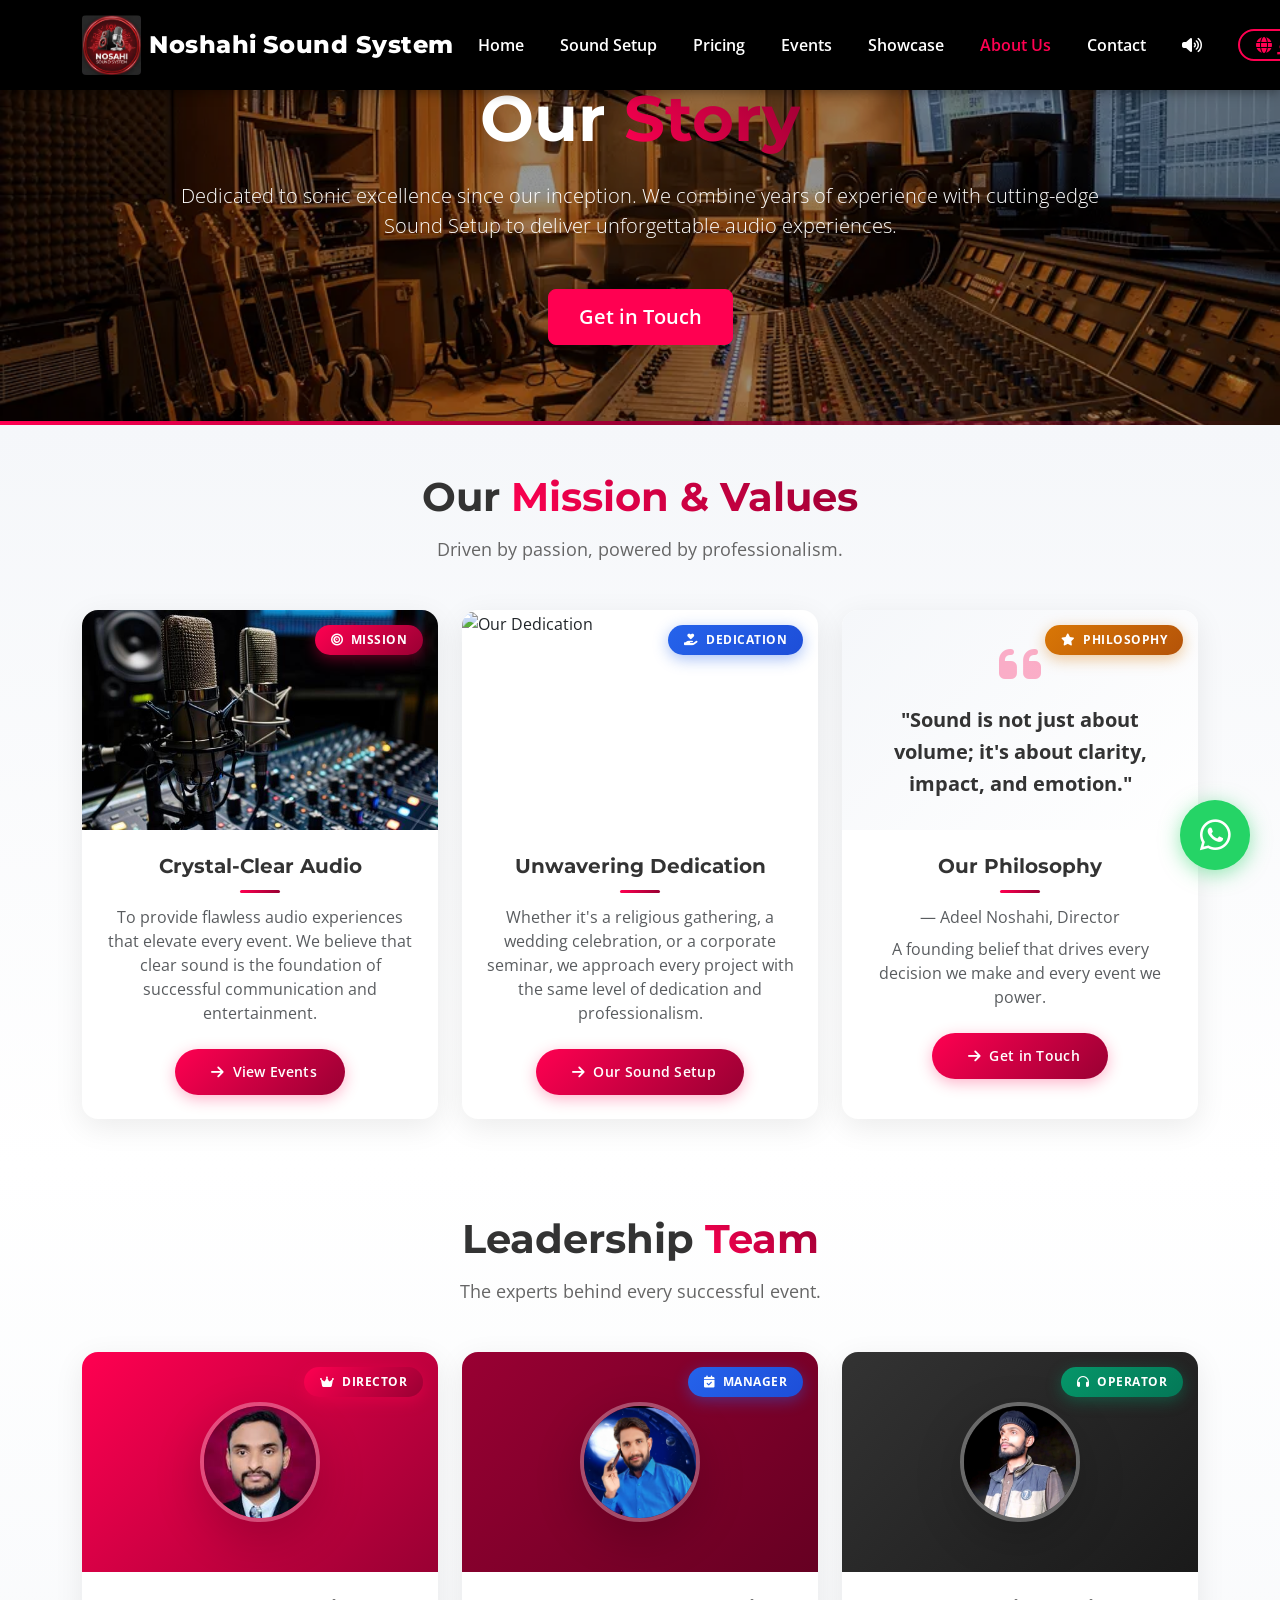
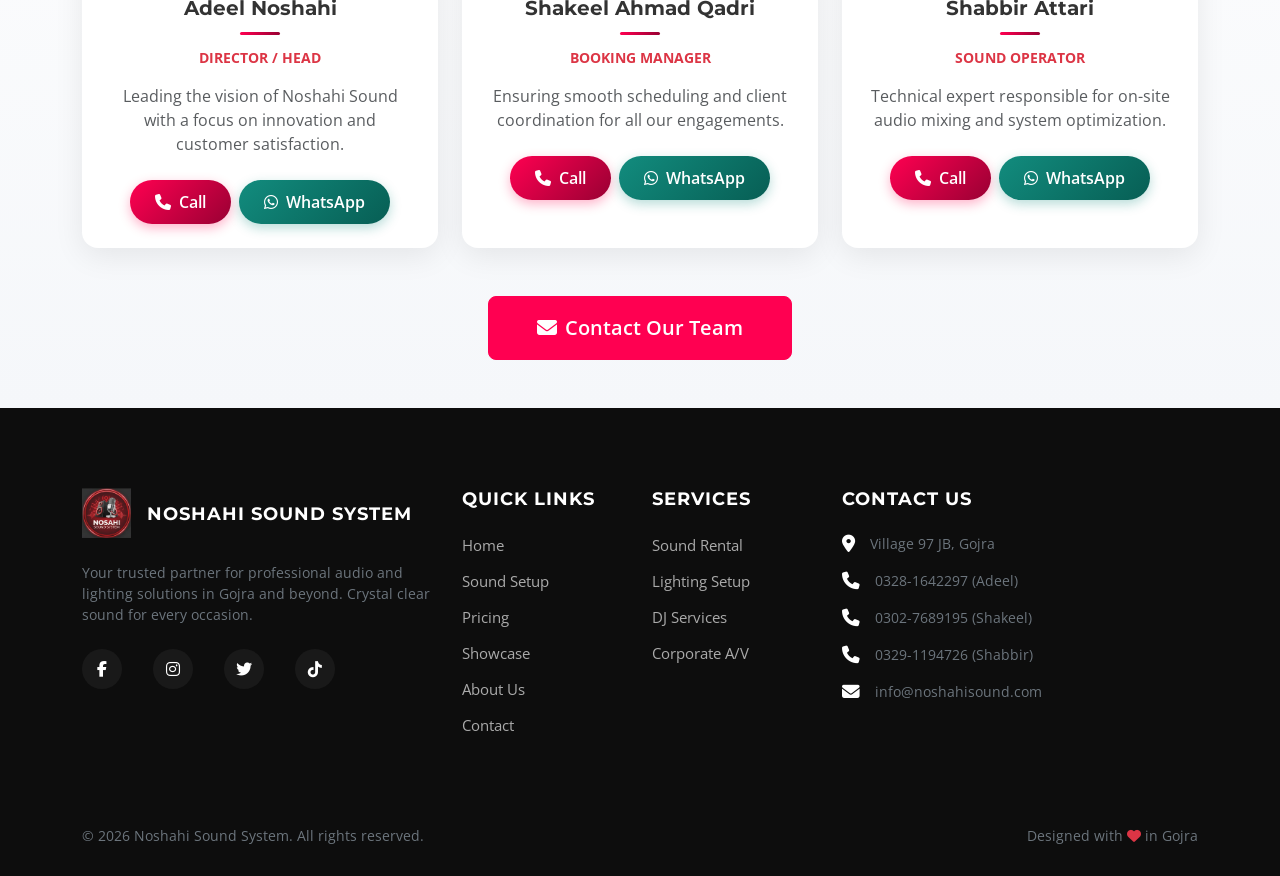
==== commit 31ffba87: "changings" ====
--- a/about.html
+++ b/about.html
@@ -92,8 +92,7 @@
                 <div class="col-lg-4 col-md-6">
                     <div class="card event-card h-100">
                         <div class="event-card-img-wrapper">
-                            <img src="img/audio.jpg"
-                                class="card-img-top" alt="Our Mission">
+                            <img src="img/audio.jpg" class="card-img-top" alt="Our Mission">
                             <div class="event-card-badge">
                                 <i class="fas fa-bullseye me-1"></i> Mission
                             </div>
@@ -172,8 +171,7 @@
                     <div class="card event-card h-100">
                         <div class="event-card-img-wrapper"
                             style="background: linear-gradient(135deg, #FF0051, #990033); display: flex; align-items: center; justify-content: center;">
-                            <img src="img/sir adeel.jpg"
-                                class="rounded-circle shadow-lg" alt="Adeel Noshahi"
+                            <img src="img/sir adeel.jpg" class="rounded-circle shadow-lg" alt="Adeel Noshahi"
                                 style="width: 120px; height: 120px; object-fit: cover; position: relative; z-index: 1; border: 4px solid rgba(255,255,255,0.3);">
                             <div class="event-card-badge">
                                 <i class="fas fa-crown me-1"></i> Director
@@ -200,8 +198,7 @@
                     <div class="card event-card h-100">
                         <div class="event-card-img-wrapper"
                             style="background: linear-gradient(135deg, #990033, #660022); display: flex; align-items: center; justify-content: center;">
-                            <img src="img/sir adeel.jpg"
-                                class="rounded-circle shadow-lg" alt="Shakeel Ahmad Qadri"
+                            <img src="img/shakeel.jpeg" class="rounded-circle shadow-lg" alt="Shakeel Ahmad Qadri"
                                 style="width: 120px; height: 120px; object-fit: cover; position: relative; z-index: 1; border: 4px solid rgba(255,255,255,0.3);">
                             <div class="event-card-badge badge-corporate">
                                 <i class="fas fa-calendar-check me-1"></i> Manager
@@ -228,8 +225,7 @@
                     <div class="card event-card h-100">
                         <div class="event-card-img-wrapper"
                             style="background: linear-gradient(135deg, #333, #1a1a1a); display: flex; align-items: center; justify-content: center;">
-                            <img src="img/sir adeel.jpg"
-                                class="rounded-circle shadow-lg" alt="Shabbir Attari"
+                            <img src="img/shabir.jpeg" class="rounded-circle shadow-lg" alt="Shabbir Attari"
                                 style="width: 120px; height: 120px; object-fit: cover; position: relative; z-index: 1; border: 4px solid rgba(255,255,255,0.3);">
                             <div class="event-card-badge badge-sports">
                                 <i class="fas fa-headphones me-1"></i> Operator
@@ -241,16 +237,17 @@
                             <p class="text-muted mb-4">Technical expert responsible for on-site audio mixing and system
                                 optimization.</p>
                             <div class="d-flex gap-2 justify-content-center">
-                                <a href="tel:03281324297" class="btn-call">
+                                <a href="tel:03291194726" class="btn-call">
                                     <i class="fas fa-phone me-2"></i>Call
                                 </a>
-                                <a href="https://wa.me/923281324297" target="_blank" class="btn-whatsapp">
+                                <a href="https://wa.me/923291194726" target="_blank" class="btn-whatsapp">
                                     <i class="fab fa-whatsapp me-2"></i>WhatsApp
                                 </a>
                             </div>
                         </div>
                     </div>
                 </div>
+             
             </div>
             <div class="text-center mt-5">
                 <a href="contact.html" class="btn btn-primary btn-lg px-5 py-3"><i
@@ -277,7 +274,8 @@
                                 class="fab fa-instagram"></i></a>
                         <a href="https://twitter.com/noshahisound" target="_blank" class="me-3"><i
                                 class="fab fa-twitter"></i></a>
-                        <a href="https://wa.me/923281642297" target="_blank"><i class="fab fa-whatsapp"></i></a>
+                        <a href="https://www.tiktok.com/@noshahisoundsystem" target="_blank"><i
+                                class="fab fa-tiktok"></i></a>
                     </div>
                 </div>
                 <div class="col-lg-2 col-md-4 mb-4 mb-md-0">
@@ -309,7 +307,15 @@
                     </a>
                     <a href="tel:+923281642297" class="footer-contact-item mb-3">
                         <i class="fas fa-phone"></i>
-                        <span class="text-secondary small">0328-1642297 (Adeel Noshahi)</span>
+                        <span class="text-secondary small">0328-1642297 (Adeel)</span>
+                    </a>
+                    <a href="tel:+923027689195" class="footer-contact-item mb-3">
+                        <i class="fas fa-phone"></i>
+                        <span class="text-secondary small">0302-7689195 (Shakeel)</span>
+                    </a>
+                    <a href="tel:+923291194726" class="footer-contact-item mb-3">
+                        <i class="fas fa-phone"></i>
+                        <span class="text-secondary small">0329-1194726 (Shabbir)</span>
                     </a>
                     <a href="mailto:info@noshahisound.com" class="footer-contact-item mb-3">
                         <i class="fas fa-envelope"></i>
@@ -342,4 +348,4 @@
     <script src="translations.js"></script>
 </body>
 
-</html>
+</html>
--- a/style.css
+++ b/style.css
@@ -1,4 +1,6 @@
+@import url('https://fonts.googleapis.com/css2?family=Noto+Nastaliq+Urdu:wght@400;700&display=swap');
 @import url('https://cdn.jsdelivr.net/gh/noormuhammad/urdu-fonts/JameelNooriKasheeda.css');
+@import url('https://cdn.jsdelivr.net/gh/noormuhammad/urdu-fonts/JameelNooriNastaleeq.css');
 
 :root {
     --primary-color: #FF0051;
@@ -21,11 +23,13 @@
 }
 
 /* Global Urdu Font Application */
+/* Global Urdu Font Application - Premium Nastaleeq Style */
 body.lang-urdu,
 body.lang-urdu *:not(i):not([class*="fa-"]) {
-    font-family: 'Jameel Noori Kasheeda', serif !important;
-    font-weight: 500 !important;
-    letter-spacing: 1px !important;
+    font-family: 'Jameel Noori Nastaleeq', 'Noto Nastaliq Urdu', 'Jameel Noori Kasheeda', serif !important;
+    font-weight: 400 !important;
+    letter-spacing: 0 !important;
+    word-spacing: 2px;
 }
 
 /* Ensure English text in buttons/labels doesn't use the Urdu font */
@@ -62,8 +66,18 @@
 body.lang-urdu h3,
 body.lang-urdu h4,
 body.lang-urdu h5,
-body.lang-urdu h6 {
-    line-height: 2.2 !important;
+body.lang-urdu h6,
+body.lang-urdu span:not(.en-text) {
+    line-height: 2.4 !important;
+    color: #2c3e50;
+    /* Professional Slate Blue/Grey from the image */
+}
+
+body.lang-urdu h1,
+body.lang-urdu h2 {
+    font-weight: 700 !important;
+    font-size: 110%;
+    /* Slightly boost headings for Urdu readability */
 }
 
 /* Fix for buttons and nav links in Urdu mode to prevent them from being too large */
@@ -721,6 +735,94 @@
     animation: none;
 }
 
+/* WhatsApp Contact Menu */
+.whatsapp-menu {
+    position: fixed;
+    bottom: 110px;
+    right: 30px;
+    background: #fff;
+    border-radius: 15px;
+    box-shadow: 0 10px 30px rgba(0, 0, 0, 0.15);
+    width: 280px;
+    padding: 20px;
+    z-index: 1001;
+    display: none;
+    animation: slideUp 0.3s ease-out;
+}
+
+.whatsapp-menu.show {
+    display: block;
+}
+
+.whatsapp-menu h6 {
+    color: #333;
+    font-weight: 700;
+    margin-bottom: 15px;
+    border-bottom: 1px solid #eee;
+    padding-bottom: 10px;
+}
+
+.contact-item {
+    display: flex;
+    align-items: center;
+    padding: 12px;
+    text-decoration: none;
+    color: #333;
+    border-radius: 10px;
+    transition: background 0.2s;
+    margin-bottom: 8px;
+}
+
+.contact-item:last-child {
+    margin-bottom: 0;
+}
+
+.contact-item:hover {
+    background: #f8f9fa;
+    color: #25d366;
+}
+
+.contact-item i {
+    font-size: 1.5rem;
+    margin-right: 15px;
+    color: #25d366;
+}
+
+.contact-info .name {
+    display: block;
+    font-weight: 600;
+    font-size: 0.95rem;
+}
+
+.contact-info .role {
+    display: block;
+    font-size: 0.75rem;
+    color: #777;
+}
+
+@keyframes slideUp {
+    from {
+        opacity: 0;
+        transform: translateY(20px);
+    }
+
+    to {
+        opacity: 1;
+        transform: translateY(0);
+    }
+}
+
+body.lang-urdu .whatsapp-menu {
+    right: auto;
+    left: 30px;
+    text-align: right;
+}
+
+body.lang-urdu .contact-item i {
+    margin-right: 0;
+    margin-left: 15px;
+}
+
 @keyframes whatsapp-vibrate {
 
     0%,
@@ -852,6 +954,98 @@
     width: 100%;
     height: 100%;
     object-fit: cover;
+}
+
+/* Showcase Gallery Section */
+.showcase-gallery-section {
+    background-color: #ffffff;
+}
+
+.gallery-card {
+    position: relative;
+    border-radius: 15px;
+    overflow: hidden;
+    height: 350px;
+    cursor: pointer;
+    box-shadow: 0 10px 20px rgba(0, 0, 0, 0.08);
+}
+
+.gallery-card img,
+.gallery-card video {
+    width: 100%;
+    height: 100%;
+    object-fit: cover;
+    transition: transform 0.5s ease;
+}
+
+.gallery-card:hover img,
+.gallery-card:hover video {
+    transform: scale(1.1);
+}
+
+.gallery-overlay {
+    position: absolute;
+    bottom: 0;
+    left: 0;
+    right: 0;
+    padding: 30px 20px;
+    background: linear-gradient(to top, rgba(0, 0, 0, 0.8) 0%, transparent 100%);
+    color: white;
+    opacity: 0;
+    transition: opacity 0.3s ease;
+    display: flex;
+    flex-direction: column;
+    justify-content: flex-end;
+}
+
+.gallery-card:hover .gallery-overlay {
+    opacity: 1;
+}
+
+.gallery-category {
+    font-size: 0.75rem;
+    text-transform: uppercase;
+    letter-spacing: 2px;
+    color: var(--primary-color);
+    margin-bottom: 5px;
+    font-weight: 700;
+}
+
+.gallery-title {
+    font-weight: 700;
+    margin: 0;
+    font-size: 1.25rem;
+}
+
+.gallery-play-icon {
+    position: absolute;
+    top: 50%;
+    left: 50%;
+    transform: translate(-50%, -50%);
+    width: 60px;
+    height: 60px;
+    background: rgba(255, 0, 81, 0.8);
+    border-radius: 50%;
+    display: flex;
+    align-items: center;
+    justify-content: center;
+    color: white;
+    font-size: 1.2rem;
+    z-index: 2;
+    transition: all 0.3s ease;
+}
+
+.gallery-card:hover .gallery-play-icon {
+    background: var(--primary-color);
+    transform: translate(-50%, -50%) scale(1.1);
+}
+
+body.lang-urdu .gallery-overlay {
+    text-align: right;
+}
+
+body.lang-urdu .gallery-category {
+    letter-spacing: 0;
 }
 
 .video-overlay {
@@ -924,7 +1118,7 @@
 
 .stat-icon {
     font-size: 3rem;
-    color: rgba(255, 255, 255, 0.9);
+    color: #ffffff;
     margin-bottom: 15px;
 }
 
@@ -937,7 +1131,7 @@
 
 .stat-label {
     font-size: 1rem;
-    color: rgba(255, 255, 255, 0.9);
+    color: #ffffff;
     margin: 0;
     font-weight: 600;
 }
@@ -1332,11 +1526,12 @@
 
 /* Event Card Title */
 .event-card-title {
-    font-size: 1.2rem;
+    font-size: 1.25rem;
+    font-weight: 700;
     color: var(--text-dark);
     margin-bottom: 12px;
     position: relative;
-    padding-bottom: 12px;
+    padding-bottom: 15px;
 }
 
 .event-card-title::after {
@@ -1345,35 +1540,120 @@
     bottom: 0;
     left: 50%;
     transform: translateX(-50%);
-    width: 50px;
+    width: 40px;
     height: 3px;
     background: linear-gradient(90deg, var(--primary-color), var(--secondary-color));
     border-radius: 2px;
+    transition: width 0.3s ease;
+}
+
+.event-card:hover .event-card-title::after {
+    width: 60px;
+}
+
+/* Why Choose Us Card Specific Styles */
+.why-card {
+    border: 1px solid rgba(0, 0, 0, 0.05) !important;
+    background: #fff;
+}
+
+.why-card:hover {
+    border: 1px solid var(--primary-color) !important;
+    transform: translateY(-10px) scale(1.02);
+}
+
+/* Rental Fleet Card Specific Styles - PRO AUDIO LOOK */
+.fleet-card {
+    background: #ffffff;
+    border: 1px solid rgba(255, 0, 81, 0.1) !important;
+    position: relative;
+}
+
+.fleet-card::before {
+    content: '';
+    position: absolute;
+    top: 0;
+    left: 0;
+    width: 100%;
+    height: 100%;
+    background: radial-gradient(circle at center, rgba(255, 0, 81, 0.05) 0%, transparent 70%);
+    opacity: 0;
+    transition: opacity 0.4s ease;
+    pointer-events: none;
+}
+
+.fleet-card:hover::before {
+    opacity: 1;
+}
+
+.fleet-card:hover {
+    transform: translateY(-15px);
+    box-shadow: 0 20px 40px rgba(255, 0, 81, 0.15), 0 0 20px rgba(255, 0, 81, 0.1);
+    border: 1px solid var(--primary-color) !important;
+}
+
+.fleet-card .event-card-img-wrapper {
+    background: #000;
+}
+
+.fleet-card .event-card-img-wrapper img {
+    opacity: 0.9;
+    filter: brightness(1.1);
+}
+
+.fleet-card:hover .event-card-img-wrapper img {
+    opacity: 1;
+    filter: brightness(1.2) contrast(1.1);
+}
+
+.fleet-card .card-body {
+    background: linear-gradient(180deg, #fff 0%, #fafafa 100%);
+}
+
+.fleet-card .list-unstyled li {
+    font-size: 0.9rem;
+    color: #555;
+    padding: 5px 0;
+    border-bottom: 1px dashed rgba(0, 0, 0, 0.05);
+}
+
+.fleet-card .list-unstyled li:last-child {
+    border-bottom: none;
+}
+
+.fleet-card .list-unstyled li i {
+    color: var(--primary-color) !important;
+    font-size: 0.8rem;
 }
 
 /* Event CTA Button */
 .btn-event-cta {
     background: linear-gradient(135deg, var(--primary-color), var(--secondary-color));
-    color: #fff;
+    color: #fff !important;
     border: none;
-    padding: 10px 28px;
+    padding: 12px 28px;
     border-radius: 30px;
     font-weight: 600;
     font-size: 0.9rem;
     letter-spacing: 0.3px;
     transition: all 0.3s ease;
     box-shadow: 0 4px 15px rgba(255, 0, 81, 0.3);
+    display: inline-flex;
+    align-items: center;
+    justify-content: center;
+    text-decoration: none !important;
 }
 
 .btn-event-cta:hover {
     background: linear-gradient(135deg, var(--secondary-color), var(--primary-color));
-    color: #fff;
+    color: #fff !important;
     transform: translateY(-2px);
     box-shadow: 0 8px 25px rgba(255, 0, 81, 0.45);
 }
 
 .btn-event-cta i {
     transition: transform 0.3s ease;
+    margin-left: 8px;
 }
 
 .btn-event-cta:hover i {
@@ -1383,11 +1663,11 @@
 /* Responsive adjustments for event cards */
 @media (max-width: 575px) {
     .event-card-img-wrapper {
-        height: 180px;
+        height: 195px;
     }
 
     .event-card-title {
-        font-size: 1.1rem;
+        font-size: 1.2rem;
     }
 }
 
@@ -1911,15 +2191,7 @@
     }
 }
 
-/* Event Type Cards Expansion */
-.event-card {
-    transition: all 0.4s cubic-bezier(0.165, 0.84, 0.44, 1);
-    border-radius: 20px;
-    overflow: hidden;
-    border: 3px solid var(--primary-color) !important;
-    /* Thick border */
-    box-shadow: 0 10px 30px rgba(0, 0, 0, 0.05);
-}
+/* Event Type Cards Expansion removed - handled in main block */
 
 /* ── Pricing Page Enhancements ──────────────── */
 .pricing-card {
@@ -2229,6 +2501,14 @@
     line-height: 2;
 }
 
+/* Urdu Stats Section White Text */
+body.lang-urdu .stats-section,
+body.lang-urdu .stat-number,
+body.lang-urdu .stat-label,
+body.lang-urdu .stat-icon {
+    color: #ffffff !important;
+}
+
 /* ── Professional Footer Redesign ──────────────── */
 footer {
     background-color: #0d0d0d;
@@ -2298,7 +2578,7 @@
 }
 
 .footer-contact-item i {
-    color: var(--primary-color);
+    color: #ffffff;
     font-size: 1.1rem;
     transition: all 0.3s ease;
     flex-shrink: 0;
@@ -2314,6 +2594,7 @@
 }
 
 .footer-contact-item:hover i {
+    color: var(--primary-color);
     transform: scale(1.1);
 }
 
@@ -2356,13 +2637,13 @@
 }
 
 .social-links a:hover {
-    background: var(--primary-color);
-    color: #ffffff !important;
+    background: #ffffff;
+    color: var(--primary-color) !important;
     transform: translateY(-5px);
 }
 
 .social-links a:hover i {
-    color: #ffffff !important;
+    color: var(--primary-color) !important;
 }
 
 /* Footer Mobile Responsiveness */
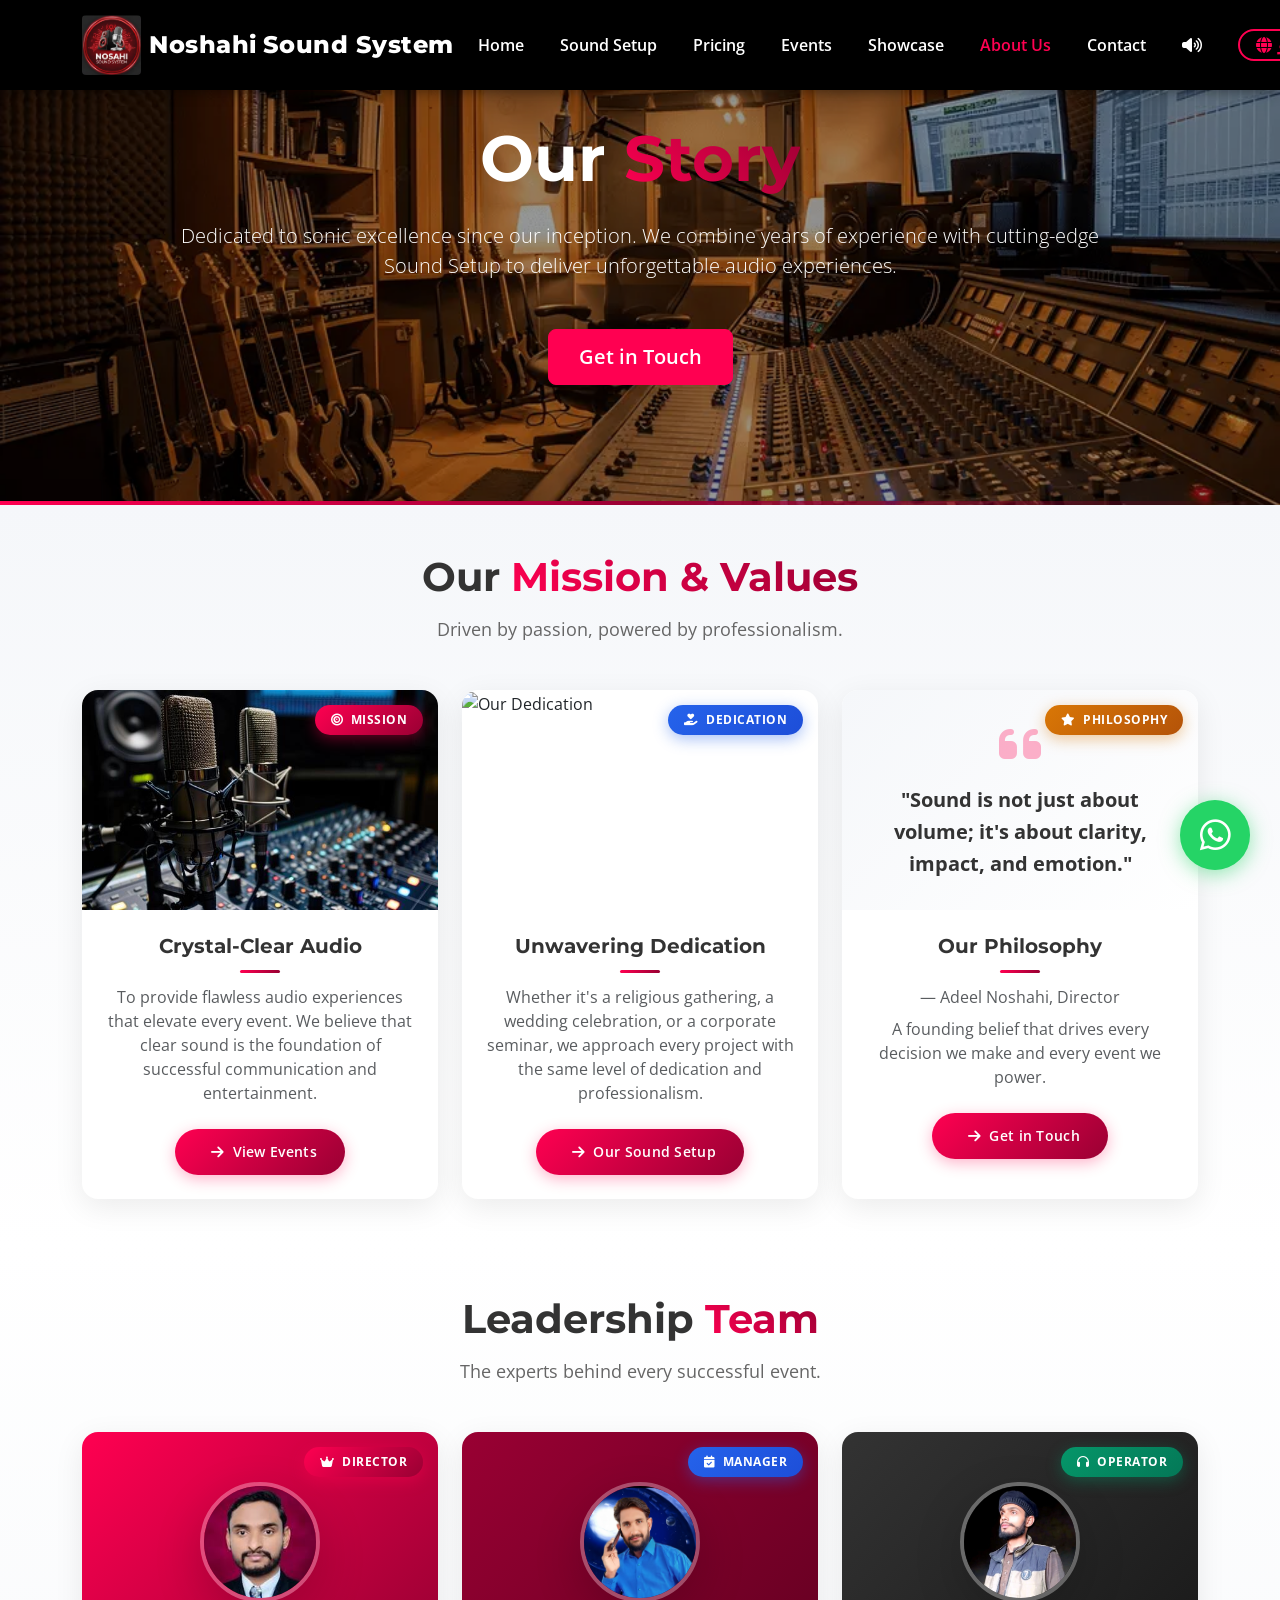
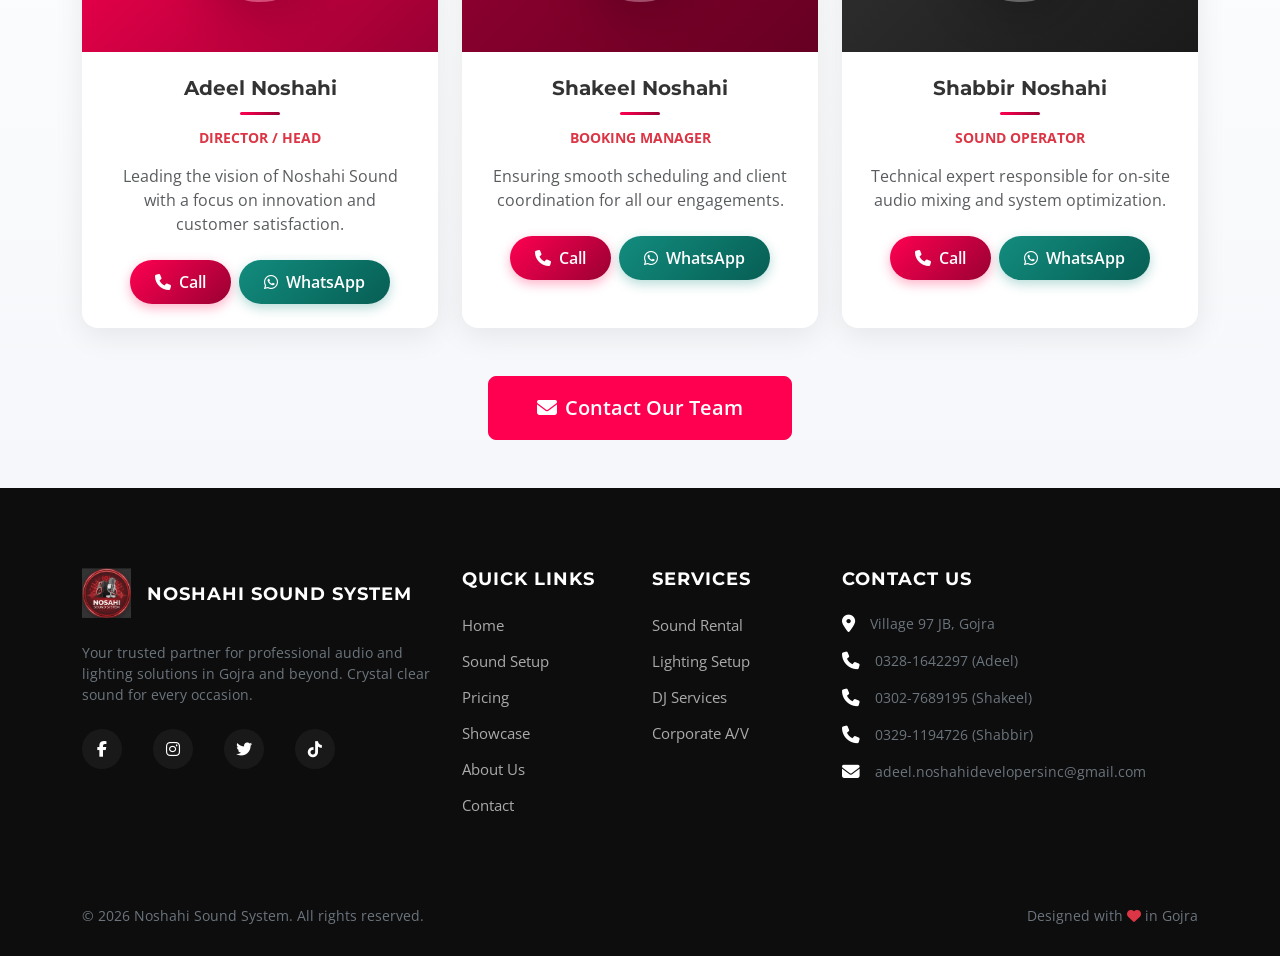
==== commit ef4b5bec: "c" ====
--- a/about.html
+++ b/about.html
@@ -205,7 +205,7 @@
                             </div>
                         </div>
                         <div class="card-body text-center p-4">
-                            <h4 class="fw-bold event-card-title">Shakeel Ahmad Qadri</h4>
+                            <h4 class="fw-bold event-card-title">Shakeel Noshahi</h4>
                             <p class="text-danger fw-bold small text-uppercase mb-3">Booking Manager</p>
                             <p class="text-muted mb-4">Ensuring smooth scheduling and client coordination for all our
                                 engagements.</p>
@@ -232,7 +232,7 @@
                             </div>
                         </div>
                         <div class="card-body text-center p-4">
-                            <h4 class="fw-bold event-card-title">Shabbir Attari</h4>
+                            <h4 class="fw-bold event-card-title">Shabbir Noshahi</h4>
                             <p class="text-danger fw-bold small text-uppercase mb-3">Sound Operator</p>
                             <p class="text-muted mb-4">Technical expert responsible for on-site audio mixing and system
                                 optimization.</p>
@@ -247,7 +247,7 @@
                         </div>
                     </div>
                 </div>
-             
+
             </div>
             <div class="text-center mt-5">
                 <a href="contact.html" class="btn btn-primary btn-lg px-5 py-3"><i
@@ -317,9 +317,9 @@
                         <i class="fas fa-phone"></i>
                         <span class="text-secondary small">0329-1194726 (Shabbir)</span>
                     </a>
-                    <a href="mailto:info@noshahisound.com" class="footer-contact-item mb-3">
+                    <a href="mailto:adeel.noshahidevelopersinc@gmail.com" class="footer-contact-item mb-3">
                         <i class="fas fa-envelope"></i>
-                        <span class="text-secondary small">info@noshahisound.com</span>
+                        <span class="text-secondary small">adeel.noshahidevelopersinc@gmail.com</span>
                     </a>
                 </div>
             </div>
--- a/style.css
+++ b/style.css
@@ -291,7 +291,7 @@
     background-size: cover;
     background-position: center;
     background-repeat: no-repeat;
-    padding: 150px 0;
+    padding: 180px 0;
     /* Default/Home size */
     text-align: left;
     min-height: 100vh;
@@ -300,7 +300,10 @@
     overflow: hidden;
 }
 
-
+.hero-section h1 span,
+.hero-section p span {
+    color: var(--primary-color);
+}
 
 /* Page Specific Hero Backgrounds (3D Full HD Style) */
 .hero-home {
@@ -330,7 +333,7 @@
 /* Reduced size for internal page heros */
 .hero-section:not(.hero-home) {
     min-height: 40vh !important;
-    padding: 80px 0 !important;
+    padding: 120px 0 !important;
 }
 
 .video-hero-section {
@@ -338,7 +341,7 @@
     background-size: cover;
     background-position: center;
     position: relative;
-    padding: 100px 0;
+    padding: 140px 0;
     color: white;
 }
 
@@ -507,7 +510,7 @@
     background-size: cover;
     background-position: center;
     background-repeat: no-repeat;
-    padding: 80px 0;
+    padding: 120px 0;
     /* Reduced from 160px */
     color: white;
     text-align: center;
@@ -924,7 +927,7 @@
 
 /* Video Hero Section */
 .video-hero-section {
-    padding: 120px 0 60px;
+    padding: 150px 0 80px;
     background: linear-gradient(135deg, #f5f7fa 0%, #ffffff 100%);
 }
 
@@ -2505,7 +2508,9 @@
 body.lang-urdu .stats-section,
 body.lang-urdu .stat-number,
 body.lang-urdu .stat-label,
-body.lang-urdu .stat-icon {
+body.lang-urdu .stat-icon,
+body.lang-urdu .gallery-category,
+body.lang-urdu .gallery-title {
     color: #ffffff !important;
 }
 
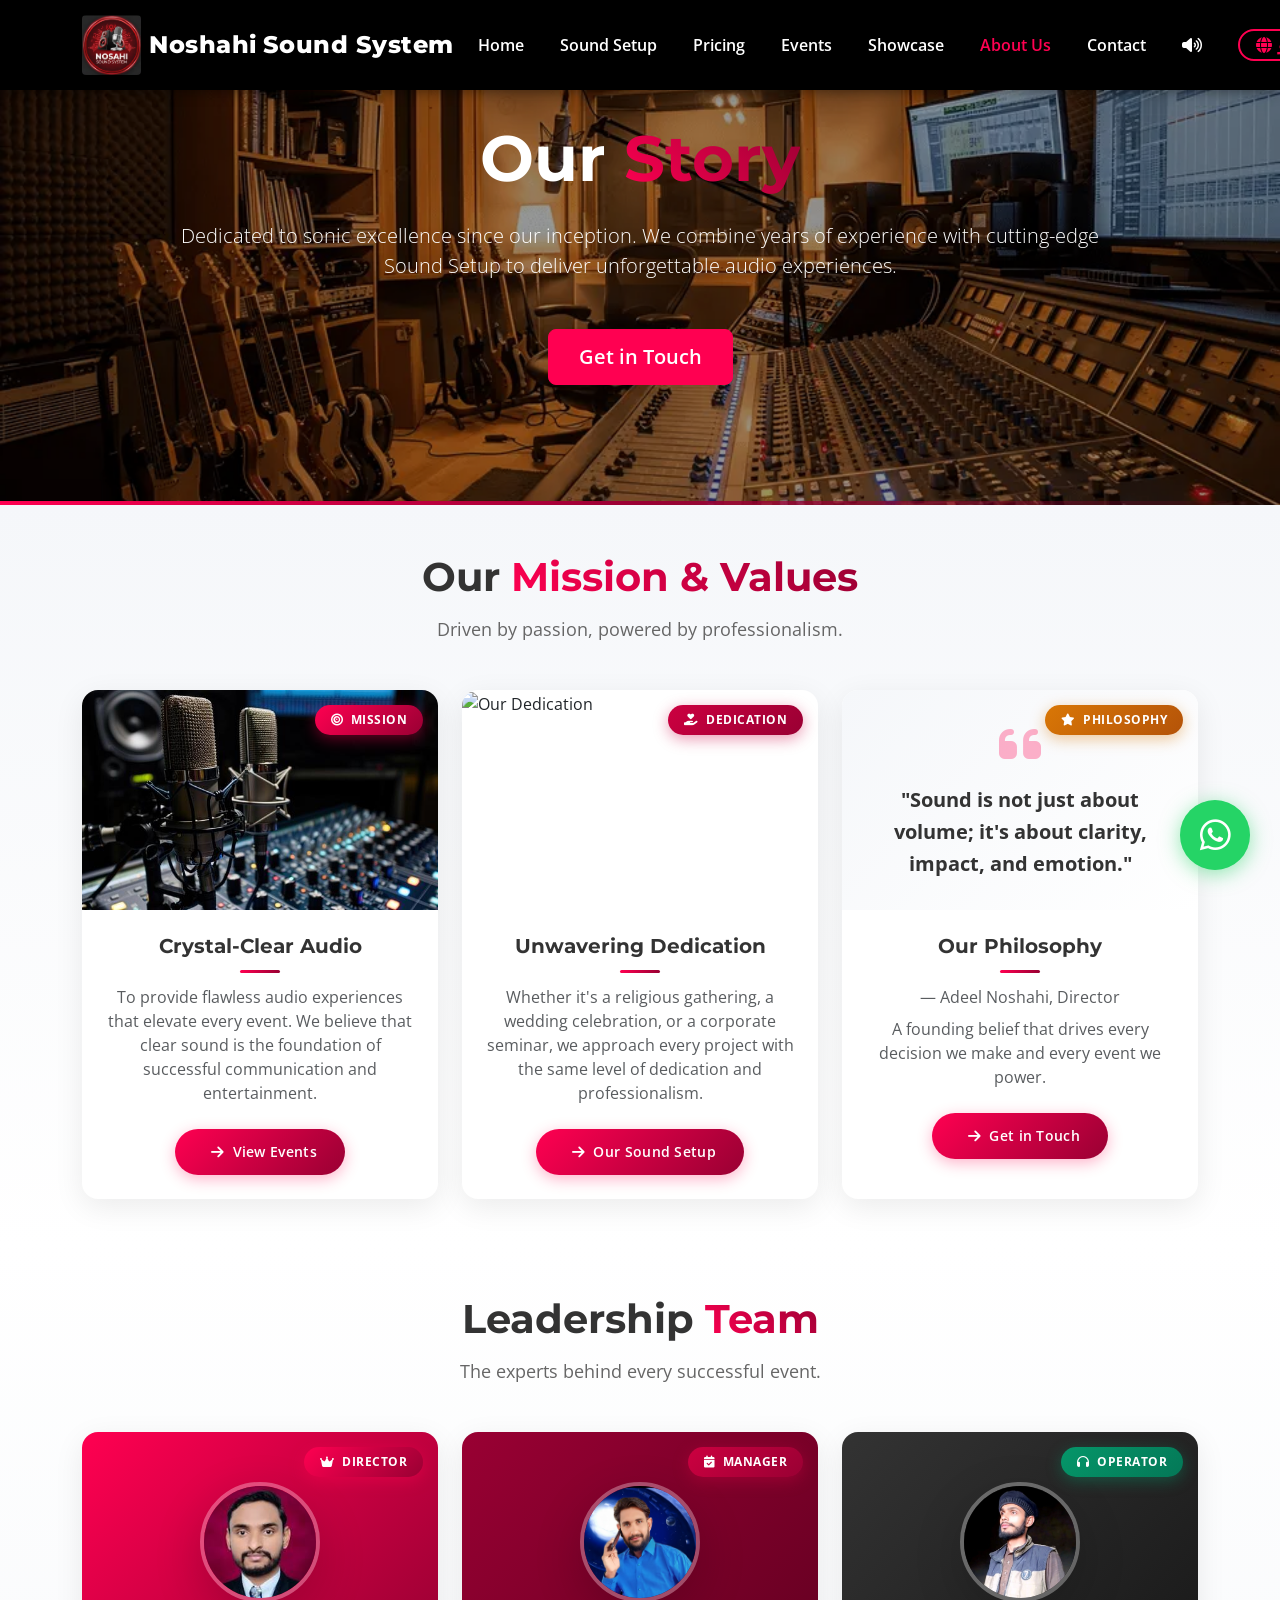
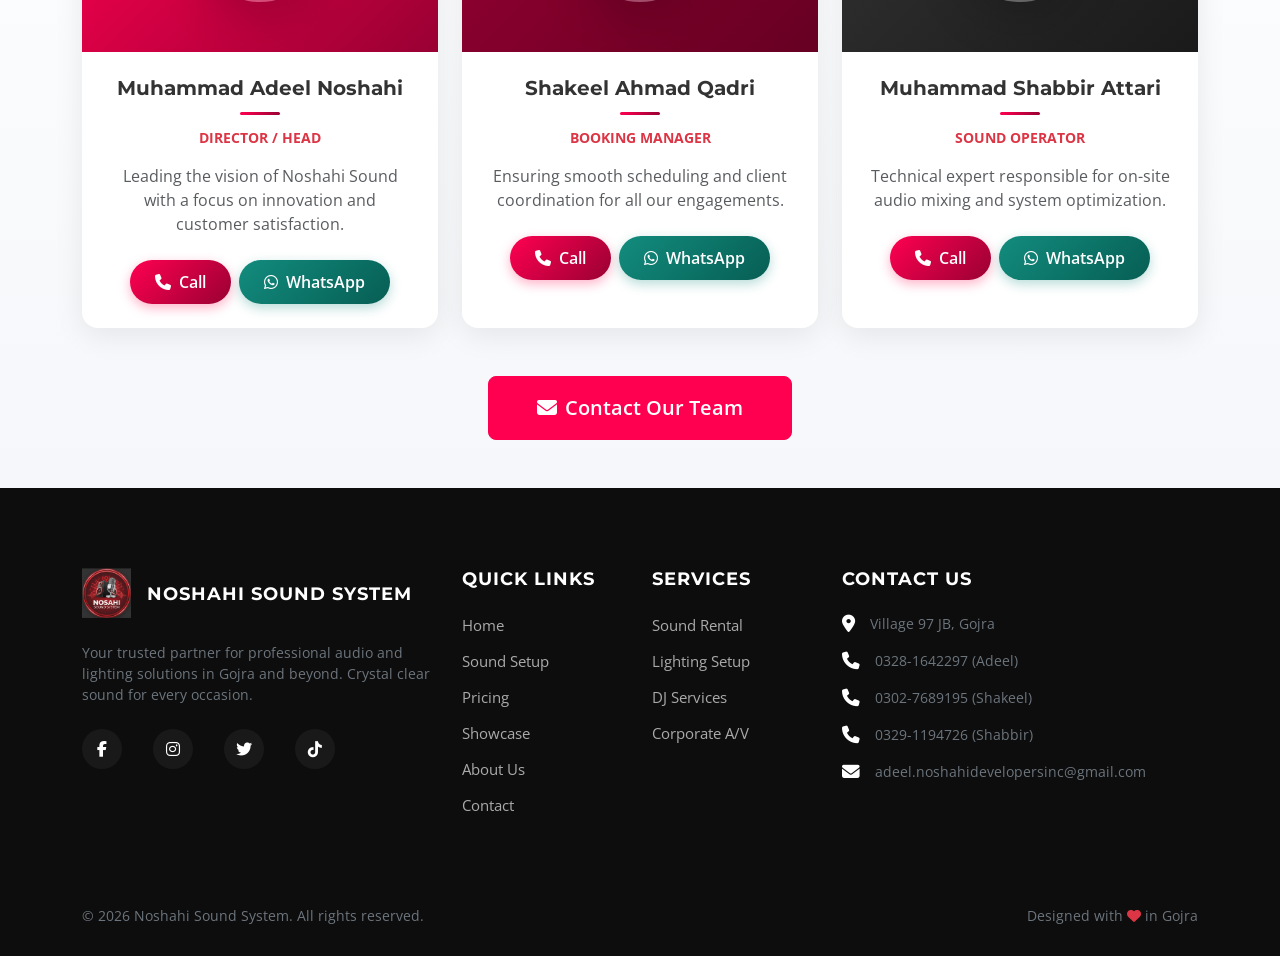
==== commit 6e889b82: "c" ====
--- a/about.html
+++ b/about.html
@@ -178,7 +178,7 @@
                             </div>
                         </div>
                         <div class="card-body text-center p-4">
-                            <h4 class="fw-bold event-card-title">Adeel Noshahi</h4>
+                            <h4 class="fw-bold event-card-title">Muhammad Adeel Noshahi</h4>
                             <p class="text-danger fw-bold small text-uppercase mb-3">Director / Head</p>
                             <p class="text-muted mb-4">Leading the vision of Noshahi Sound with a focus on innovation
                                 and customer satisfaction.</p>
@@ -205,7 +205,7 @@
                             </div>
                         </div>
                         <div class="card-body text-center p-4">
-                            <h4 class="fw-bold event-card-title">Shakeel Noshahi</h4>
+                            <h4 class="fw-bold event-card-title">Shakeel Ahmad Qadri</h4>
                             <p class="text-danger fw-bold small text-uppercase mb-3">Booking Manager</p>
                             <p class="text-muted mb-4">Ensuring smooth scheduling and client coordination for all our
                                 engagements.</p>
@@ -232,7 +232,7 @@
                             </div>
                         </div>
                         <div class="card-body text-center p-4">
-                            <h4 class="fw-bold event-card-title">Shabbir Noshahi</h4>
+                            <h4 class="fw-bold event-card-title">Muhammad Shabbir Attari</h4>
                             <p class="text-danger fw-bold small text-uppercase mb-3">Sound Operator</p>
                             <p class="text-muted mb-4">Technical expert responsible for on-site audio mixing and system
                                 optimization.</p>
@@ -249,6 +249,7 @@
                 </div>
 
             </div>
+
             <div class="text-center mt-5">
                 <a href="contact.html" class="btn btn-primary btn-lg px-5 py-3"><i
                         class="fas fa-envelope me-2"></i>Contact Our Team</a>
--- a/style.css
+++ b/style.css
@@ -2676,4 +2676,33 @@
     .footer-bottom {
         margin-top: 40px;
     }
+}
+
+/* ── Global Button & Branding Overrides ──────────────── */
+/* Ensure ALL buttons use red on hover and remove any blue remnants */
+.btn-primary:hover,
+.btn-primary:active,
+.btn-primary:focus,
+.btn-cta:hover,
+.btn-event-cta:hover,
+.btn-rent-primary:hover,
+.btn-rent-outline:hover {
+    background-color: var(--secondary-color) !important;
+    border-color: var(--secondary-color) !important;
+    background-image: none !important;
+    /* Remove any gradient if needed */
+    color: #fff !important;
+    box-shadow: 0 8px 25px rgba(255, 0, 81, 0.4) !important;
+}
+
+/* Fix for corporate badges that were blue - changing to professional red theme */
+.event-card-badge.badge-corporate {
+    background: linear-gradient(135deg, #cc0040, #990033) !important;
+    box-shadow: 0 4px 15px rgba(204, 0, 64, 0.4) !important;
+}
+
+/* Fix for academic badges that were purple - align with branding */
+.event-card-badge.badge-academic {
+    background: linear-gradient(135deg, #a30036, #7a0029) !important;
+    box-shadow: 0 4px 15px rgba(163, 0, 54, 0.4) !important;
 }
